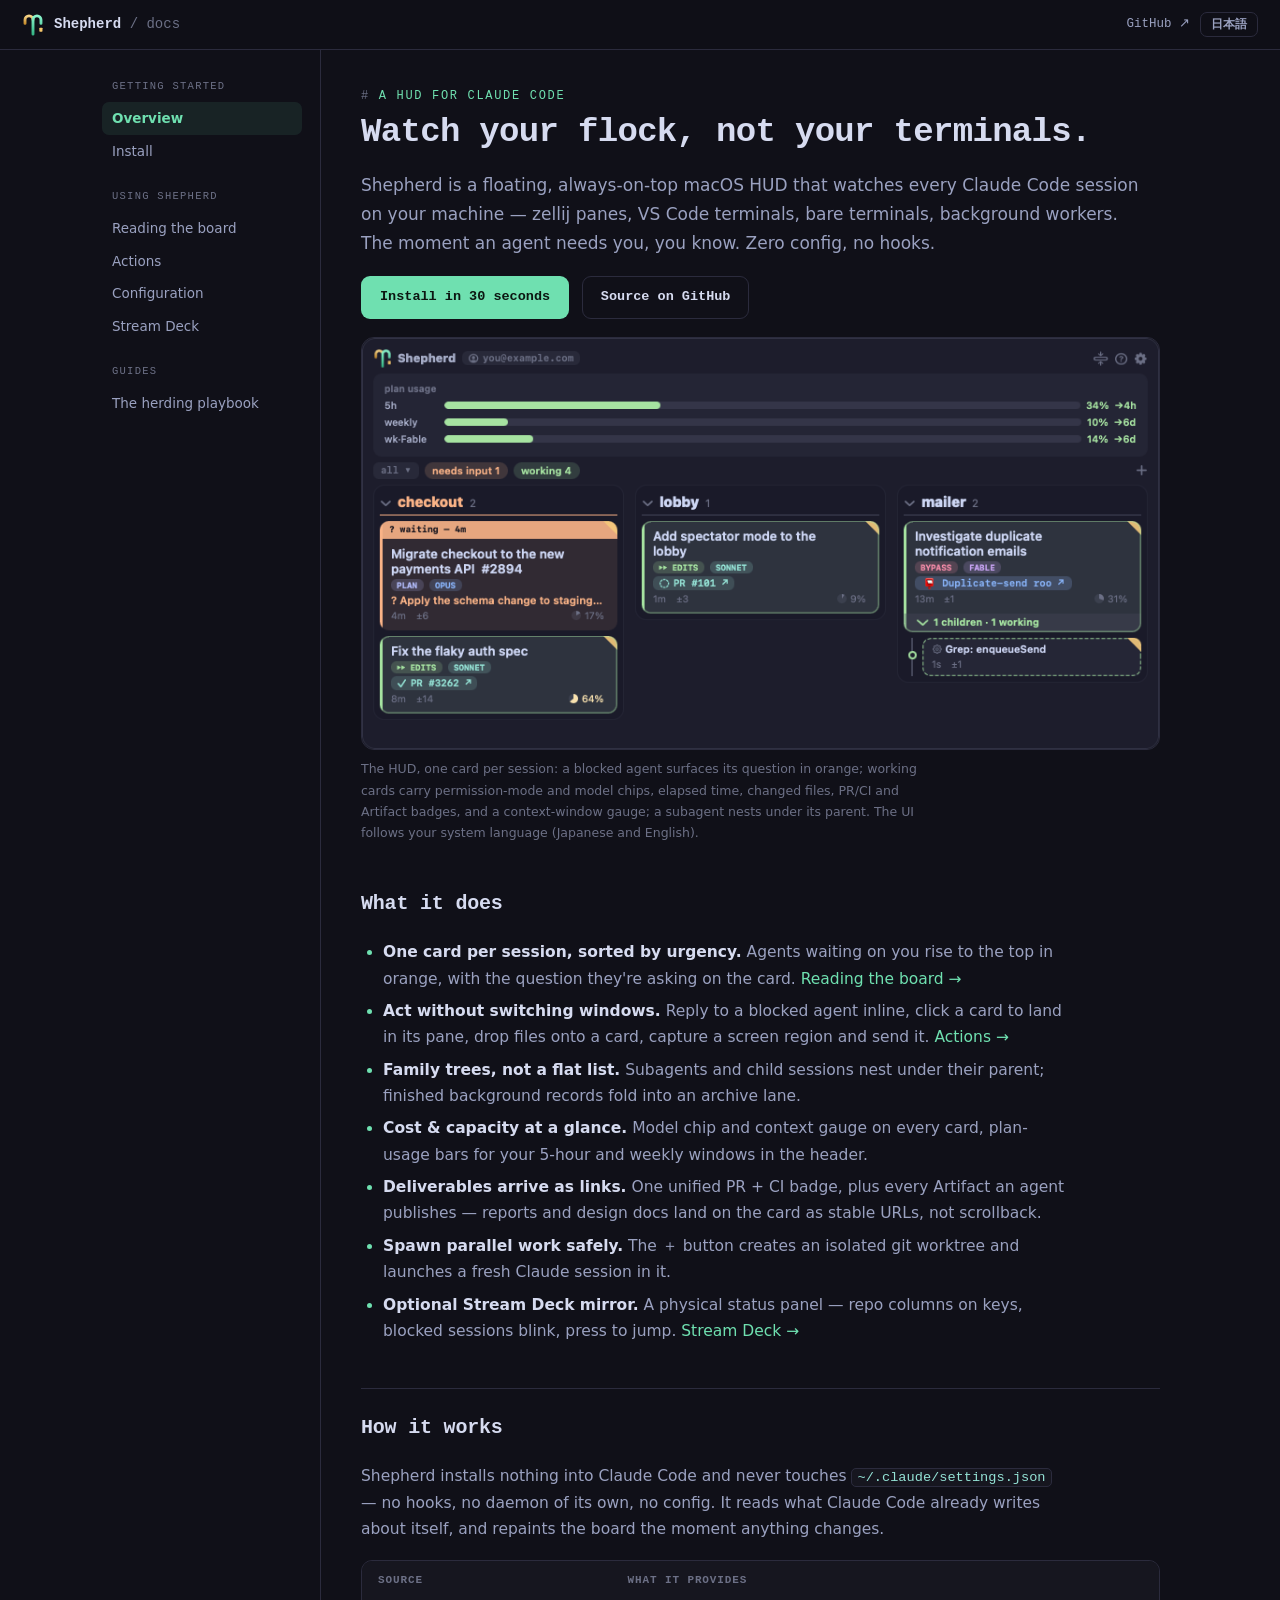
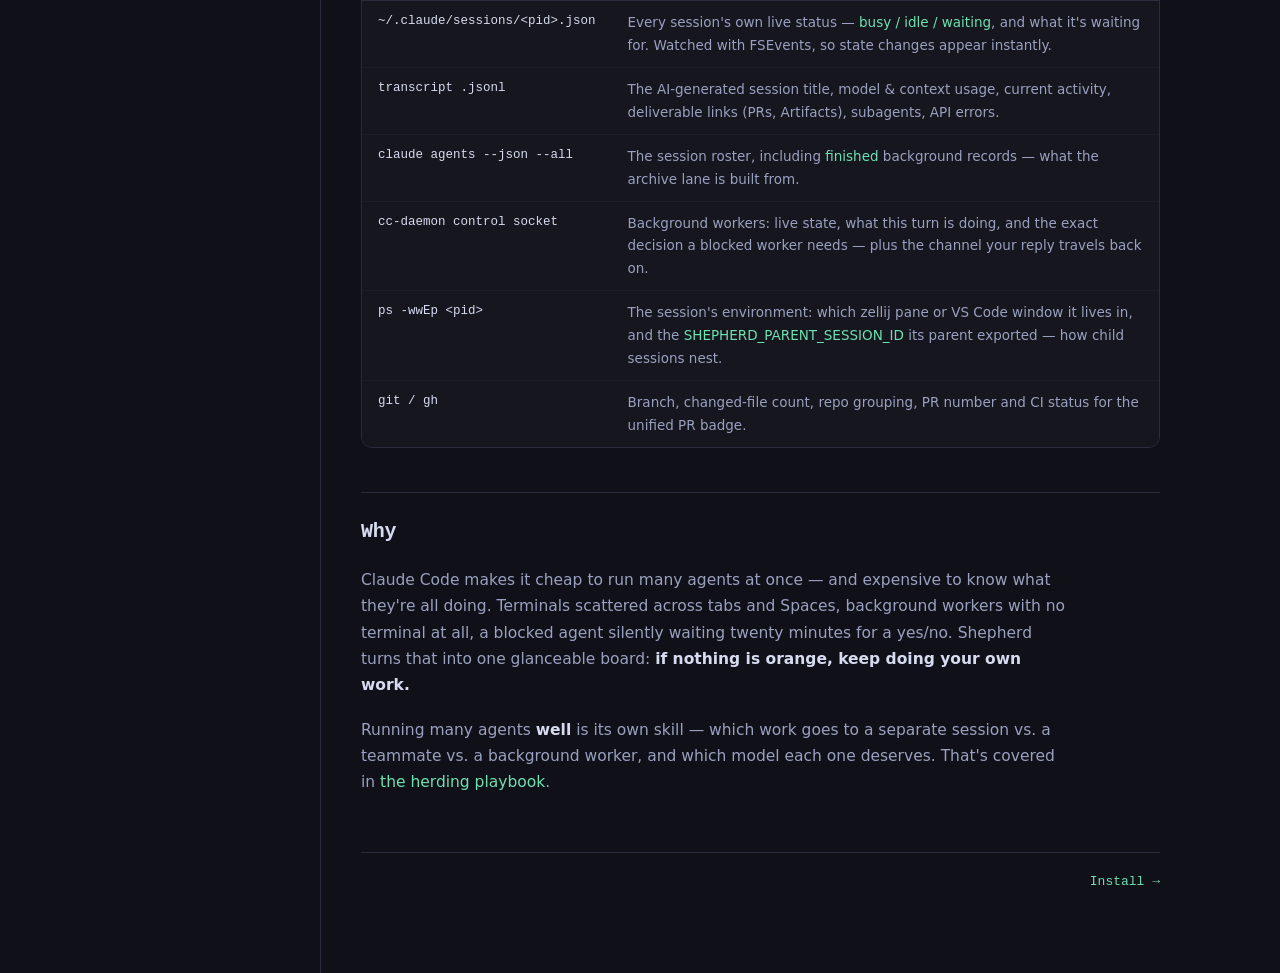
==== docs/index.html @ c842da25 "feat: detect VS Code terminal sessions and jump to their editor window Add a .vscode backend, resolv" ====
<!doctype html>
<html lang="en">
<head>
<meta charset="utf-8">
<meta name="viewport" content="width=device-width, initial-scale=1">
<title>Shepherd — a HUD for your Claude Code flock</title>
<meta name="description" content="A floating, always-on-top macOS HUD that watches every Claude Code session on your machine. Zero config, no hooks.">
<meta property="og:title" content="Shepherd — a HUD for your Claude Code flock">
<meta property="og:description" content="A floating, always-on-top macOS HUD that watches every Claude Code session on your machine. Zero config, no hooks.">
<meta property="og:image" content="https://sadayuki-matsuno.github.io/shepherd/assets/hud-en.png">
<meta property="og:url" content="https://sadayuki-matsuno.github.io/shepherd/">
<meta name="twitter:card" content="summary_large_image">
<link rel="icon" href="data:image/svg+xml,%3Csvg xmlns='http://www.w3.org/2000/svg' viewBox='96 101 320 320'%3E%3Cdefs%3E%3ClinearGradient id='g' x1='0' y1='0' x2='0' y2='1'%3E%3Cstop offset='0' stop-color='%238bf5cd'/%3E%3Cstop offset='1' stop-color='%2335b585'/%3E%3C/linearGradient%3E%3ClinearGradient id='h' x1='0' y1='0' x2='0' y2='1'%3E%3Cstop offset='0' stop-color='%23f6d488'/%3E%3Cstop offset='1' stop-color='%23c98f2e'/%3E%3C/linearGradient%3E%3C/defs%3E%3Cg transform='translate(0,-14)'%3E%3Cpath d='M 140 252 V 200 A 58 58 0 0 1 256 200' fill='none' stroke='url(%23h)' stroke-width='42' stroke-linecap='round'/%3E%3Cpath d='M 256 408 V 200 A 58 58 0 0 1 372 200 V 252' fill='none' stroke='url(%23g)' stroke-width='42' stroke-linecap='round'/%3E%3Crect x='348' y='314' width='46' height='60' rx='10' fill='%23f5c66b'/%3E%3C/g%3E%3C/svg%3E">
<link rel="stylesheet" href="assets/docs.css">
<script>
(function () {
  var q = new URLSearchParams(location.search).get("lang");
  var saved = null; try { saved = localStorage.getItem("shepherdLang"); } catch (e) {}
  var lang = (q === "ja" || q === "en") ? q
           : (saved === "ja" || saved === "en") ? saved
           : ((navigator.language || "").toLowerCase().indexOf("ja") === 0 ? "ja" : "en");
  document.documentElement.lang = lang;
  addEventListener("DOMContentLoaded", function () {
    var b = document.getElementById("lang-toggle");
    if (!b) return;
    var paint = function () { b.textContent = document.documentElement.lang === "ja" ? "English" : "日本語"; };
    paint();
    b.addEventListener("click", function () {
      var l = document.documentElement.lang === "ja" ? "en" : "ja";
      document.documentElement.lang = l;
      try { localStorage.setItem("shepherdLang", l); } catch (e) {}
      paint();
    });
  });
})();
</script>
</head>
<body>

<svg width="0" height="0" style="position:absolute" aria-hidden="true">
  <defs>
    <linearGradient id="g-st" x1="0" y1="0" x2="0" y2="1">
      <stop offset="0" stop-color="#8bf5cd"/><stop offset="1" stop-color="#35b585"/>
    </linearGradient>
    <linearGradient id="g-horn" x1="0" y1="0" x2="0" y2="1">
      <stop offset="0" stop-color="#f6d488"/><stop offset="1" stop-color="#c98f2e"/>
    </linearGradient>
    <symbol id="mark" viewBox="96 101 320 320">
      <g transform="translate(0,-14)">
        <path d="M 140 252 V 200 A 58 58 0 0 1 256 200" fill="none" stroke="url(#g-horn)" stroke-width="42" stroke-linecap="round"/>
        <path d="M 256 408 V 200 A 58 58 0 0 1 372 200 V 252" fill="none" stroke="url(#g-st)" stroke-width="42" stroke-linecap="round"/>
        <rect x="348" y="314" width="46" height="60" rx="10" fill="#f5c66b"/>
      </g>
    </symbol>
  </defs>
</svg>

<div class="topbar">
  <svg class="mark" aria-hidden="true"><use href="#mark"/></svg>
  <span class="name">Shepherd <span>/ docs</span></span>
  <a class="gh" href="https://github.com/sadayuki-matsuno/shepherd">GitHub ↗</a>
  <button class="langtoggle" id="lang-toggle" type="button">日本語</button>
</div>

<div class="layout">
  <nav class="sidebar">
    <div class="group"><span lang="en">Getting started</span><span lang="ja">はじめに</span></div>
    <a href="index.html" class="active"><span lang="en">Overview</span><span lang="ja">概要</span></a>
    <a href="install.html"><span lang="en">Install</span><span lang="ja">インストール</span></a>
    <div class="group"><span lang="en">Using Shepherd</span><span lang="ja">使い方</span></div>
    <a href="board.html"><span lang="en">Reading the board</span><span lang="ja">盤面の読み方</span></a>
    <a href="actions.html"><span lang="en">Actions</span><span lang="ja">操作</span></a>
    <a href="configuration.html"><span lang="en">Configuration</span><span lang="ja">設定</span></a>
    <a href="stream-deck.html">Stream Deck</a>
    <div class="group"><span lang="en">Guides</span><span lang="ja">ガイド</span></div>
    <a href="playbook.html"><span lang="en">The herding playbook</span><span lang="ja">群れの導き方</span></a>
  </nav>

  <main>
    <div class="eyebrow">a HUD for Claude Code</div>
    <h1 lang="en">Watch your flock, not your terminals.</h1>
    <h1 lang="ja">ターミナルではなく、群れを見る。</h1>
    <p class="lede" lang="en">
      Shepherd is a floating, always-on-top macOS HUD that watches every Claude Code
      session on your machine — zellij panes, VS Code terminals, bare terminals, background workers.
      The moment an agent needs you, you know. Zero config, no hooks.
    </p>
    <p class="lede" lang="ja">
      Shepherd は、このマシンで動くすべての Claude Code セッション — zellij ペイン・VS Code のターミナル・
      素のターミナル・バックグラウンドワーカー — を横断監視する、常時最前面のフローティング macOS HUD です。
      エージェントがあなたを必要とした瞬間に気づけます。設定ゼロ・フック不要。
    </p>
    <p>
      <a class="btn primary" href="install.html"><span lang="en">Install in 30 seconds</span><span lang="ja">30秒でインストール</span></a>&ensp;
      <a class="btn ghost" href="https://github.com/sadayuki-matsuno/shepherd"><span lang="en">Source on GitHub</span><span lang="ja">GitHub でソースを見る</span></a>
    </p>

    <img class="shot" lang="en" src="assets/hud-en.png" alt="The Shepherd HUD: plan-usage bars in the header, then three repository columns — a blocked card showing its pending question in orange, working cards with model chips, PR and Artifact badges, and a nested subagent card" width="852">
    <img class="shot" lang="ja" src="assets/hud-ja.png" alt="Shepherd の HUD: ヘッダーにプラン使用量バー、その下に3つのリポジトリ列 — 質問をオレンジで掲げる応答待ちカード、モデルチップや PR・Artifact バッジ付きの作業中カード、ネストしたサブエージェントカード" width="852">
    <p class="caption" lang="en">
      The HUD, one card per session: a blocked agent surfaces its question in orange; working cards
      carry permission-mode and model chips, elapsed time, changed files, PR/CI and Artifact badges,
      and a context-window gauge; a subagent nests under its parent. The UI follows your system
      language (Japanese and English).
    </p>
    <p class="caption" lang="ja">
      HUD は1セッション=1カード。応答待ちのエージェントは質問をオレンジで掲げ、作業中カードには
      権限モード・モデルチップ・経過時間・変更ファイル数・PR/CI と Artifact のバッジ・コンテキスト
      ゲージが載ります。サブエージェントは親の下にネストします。UI はシステム言語に追従（日英対応）。
    </p>

    <h2 lang="en">What it does</h2>
    <h2 lang="ja">できること</h2>
    <ul lang="en">
      <li><strong>One card per session, sorted by urgency.</strong> Agents waiting on you rise to the top in orange, with the question they're asking on the card. <a href="board.html">Reading the board →</a></li>
      <li><strong>Act without switching windows.</strong> Reply to a blocked agent inline, click a card to land in its pane, drop files onto a card, capture a screen region and send it. <a href="actions.html">Actions →</a></li>
      <li><strong>Family trees, not a flat list.</strong> Subagents and child sessions nest under their parent; finished background records fold into an archive lane.</li>
      <li><strong>Cost &amp; capacity at a glance.</strong> Model chip and context gauge on every card, plan-usage bars for your 5-hour and weekly windows in the header.</li>
      <li><strong>Deliverables arrive as links.</strong> One unified PR + CI badge, plus every Artifact an agent publishes — reports and design docs land on the card as stable URLs, not scrollback.</li>
      <li><strong>Spawn parallel work safely.</strong> The ＋ button creates an isolated git worktree and launches a fresh Claude session in it.</li>
      <li><strong>Optional Stream Deck mirror.</strong> A physical status panel — repo columns on keys, blocked sessions blink, press to jump. <a href="stream-deck.html">Stream Deck →</a></li>
    </ul>
    <ul lang="ja">
      <li><strong>1セッション=1カード、緊急度順。</strong>応答待ちのエージェントはオレンジで最上部に浮かび、聞きたい質問がカードに載ります。<a href="board.html">盤面の読み方 →</a></li>
      <li><strong>ウィンドウを切り替えずに操作。</strong>応答待ちへのインライン回答、クリックでそのペインへジャンプ、カードへのファイルドロップ、画面範囲を撮影して送信。<a href="actions.html">操作 →</a></li>
      <li><strong>フラットな一覧ではなく家系図。</strong>サブエージェントと子セッションは親の下にネストし、終了したバックグラウンド記録はアーカイブレーンに畳まれます。</li>
      <li><strong>コストと容量がひと目で。</strong>全カードにモデルチップとコンテキストゲージ、ヘッダーには5時間/週間のプラン使用量バー。</li>
      <li><strong>成果物はリンクで届く。</strong>PR と CI は統合バッジ1つに、エージェントが公開した Artifact はすべてカード上のリンクに — レポートや設計書はスクロールバックではなく安定した URL で受け取れます。</li>
      <li><strong>並列作業を安全に開始。</strong>＋ボタンが隔離された git worktree を作り、そこで新しい Claude セッションを起動します。</li>
      <li><strong>Stream Deck ミラー（任意）。</strong>物理ステータスパネル — キーにリポジトリ列、応答待ちは点滅、押せばジャンプ。<a href="stream-deck.html">Stream Deck →</a></li>
    </ul>

    <h2 id="how" lang="en">How it works</h2>
    <h2 lang="ja">仕組み</h2>
    <p lang="en">
      Shepherd installs nothing into Claude Code and never touches <code>~/.claude/settings.json</code> —
      no hooks, no daemon of its own, no config. It reads what Claude Code already writes about itself,
      and repaints the board the moment anything changes.
    </p>
    <p lang="ja">
      Shepherd は Claude Code に何もインストールせず、<code>~/.claude/settings.json</code> にも一切触れません —
      フックなし・独自デーモンなし・設定なし。Claude Code が自分自身について既に書き出しているものを読み、
      変化した瞬間に盤面を描き直します。
    </p>
    <div class="tbl-scroll" lang="en">
      <table>
        <tr><th>source</th><th>what it provides</th></tr>
        <tr>
          <td>~/.claude/sessions/&lt;pid&gt;.json</td>
          <td>Every session's own live status — <em>busy / idle / waiting</em>, and what it's waiting for. Watched with FSEvents, so state changes appear instantly.</td>
        </tr>
        <tr>
          <td>transcript .jsonl</td>
          <td>The AI-generated session title, model &amp; context usage, current activity, deliverable links (PRs, Artifacts), subagents, API errors.</td>
        </tr>
        <tr>
          <td>claude agents --json --all</td>
          <td>The session roster, including <em>finished</em> background records — what the archive lane is built from.</td>
        </tr>
        <tr>
          <td>cc-daemon control socket</td>
          <td>Background workers: live state, what this turn is doing, and the exact decision a blocked worker needs — plus the channel your reply travels back on.</td>
        </tr>
        <tr>
          <td>ps -wwEp &lt;pid&gt;</td>
          <td>The session's environment: which zellij pane or VS Code window it lives in, and the <em>SHEPHERD_PARENT_SESSION_ID</em> its parent exported — how child sessions nest.</td>
        </tr>
        <tr>
          <td>git / gh</td>
          <td>Branch, changed-file count, repo grouping, PR number and CI status for the unified PR badge.</td>
        </tr>
      </table>
    </div>
    <div class="tbl-scroll" lang="ja">
      <table>
        <tr><th>データ源</th><th>得られるもの</th></tr>
        <tr>
          <td>~/.claude/sessions/&lt;pid&gt;.json</td>
          <td>各セッションが自分で書くライブ状態 — <em>busy / idle / waiting</em> と、何を待っているか。FSEvents で監視するので状態変化は即座に反映。</td>
        </tr>
        <tr>
          <td>transcript .jsonl</td>
          <td>AI 生成のセッションタイトル、モデルとコンテキスト使用量、現在の作業内容、成果物リンク（PR・Artifact）、サブエージェント、API エラー。</td>
        </tr>
        <tr>
          <td>claude agents --json --all</td>
          <td>セッションの名簿。<em>終了済み</em>のバックグラウンド記録を含む — アーカイブレーンの材料。</td>
        </tr>
        <tr>
          <td>cc-daemon control socket</td>
          <td>バックグラウンドワーカーのライブ状態・このターンでやっていること・応答待ちのワーカーが求めている決定 — そして回答を届け返すチャネル。</td>
        </tr>
        <tr>
          <td>ps -wwEp &lt;pid&gt;</td>
          <td>セッションの環境変数: どの zellij ペイン／VS Code ウィンドウに居るか、親が export した <em>SHEPHERD_PARENT_SESSION_ID</em> — 子セッションがネストする仕組み。</td>
        </tr>
        <tr>
          <td>git / gh</td>
          <td>ブランチ・変更ファイル数・リポジトリのグルーピング・統合 PR バッジ用の PR 番号と CI 状態。</td>
        </tr>
      </table>
    </div>

    <h2 lang="en">Why</h2>
    <h2 lang="ja">なぜ作ったか</h2>
    <p lang="en">
      Claude Code makes it cheap to run many agents at once — and expensive to know what they're all
      doing. Terminals scattered across tabs and Spaces, background workers with no terminal at all,
      a blocked agent silently waiting twenty minutes for a yes/no. Shepherd turns that into one
      glanceable board: <strong>if nothing is orange, keep doing your own work.</strong>
    </p>
    <p lang="ja">
      Claude Code のおかげでエージェントを同時にたくさん走らせるのは安くなりました — その全員が
      何をしているか把握するのは高くつきます。タブと Space に散らばるターミナル、ターミナルを持たない
      バックグラウンドワーカー、yes/no を20分間黙って待ち続ける応答待ちエージェント。Shepherd は
      それをひと目で読める1枚の盤面にします: <strong>オレンジが無ければ、自分の仕事を続ければいい。</strong>
    </p>
    <p lang="en">
      Running many agents <strong>well</strong> is its own skill — which work goes to a separate session vs. a
      teammate vs. a background worker, and which model each one deserves.
      That's covered in <a href="playbook.html">the herding playbook</a>.
    </p>
    <p lang="ja">
      多数のエージェントを<strong>うまく</strong>走らせるのはそれ自体が技術です — どの仕事を別セッション/
      teammate/バックグラウンドワーカーに割り振るか、それぞれにどのモデルを与えるか。
      <a href="playbook.html">群れの導き方</a>で扱います。
    </p>

    <div class="pagenav">
      <span></span>
      <a href="install.html"><span lang="en">Install →</span><span lang="ja">インストール →</span></a>
    </div>
  </main>
</div>

</body>
</html>
---- docs/assets/docs.css ----
/* Shepherd docs — shared stylesheet.
   Same Catppuccin-Mocha-derived palette as the app; dark-only by design. */
:root {
  --ground: #101018;
  --surface: #16161f;
  --card: #1e1e2e;
  --card-2: #181825;
  --line: #2b2b3d;
  --text: #d6dbf0;
  --subtext: #9aa1c0;
  --faint: #6c7086;
  --brand: #6fe0b0;
  --gold: #f5c66b;
  --green: #a6e3a1;
  --peach: #fab387;
  --mauve: #cba6f7;
  --teal: #94e2d5;
  --red: #f38ba8;
  --yellow: #f9e2af;
  --blue: #89b4fa;
  --mono: ui-monospace, "SF Mono", SFMono-Regular, Menlo, monospace;
  --sans: -apple-system, BlinkMacSystemFont, "Segoe UI", system-ui, sans-serif;
  --sidebar-w: 240px;
}
* { margin: 0; padding: 0; box-sizing: border-box; }
html { scroll-behavior: smooth; }
body {
  background: var(--ground);
  color: var(--text);
  font-family: var(--sans);
  font-size: 15.5px;
  line-height: 1.7;
  -webkit-font-smoothing: antialiased;
}
a { color: var(--brand); text-decoration: none; }
a:hover { text-decoration: underline; }
a:focus-visible { outline: 2px solid var(--brand); outline-offset: 2px; border-radius: 4px; }

/* ── language switching ──────────────────────────── */
/* Content ships as en/ja twins tagged with lang=""; the <html lang> picks one. Elements whose
   text is identical in both languages carry no lang attribute and always show. */
html[lang="ja"] [lang="en"] { display: none !important; }
html[lang="en"] [lang="ja"] { display: none !important; }
.langtoggle {
  font-family: var(--mono); font-size: 12px; font-weight: 700;
  background: none; border: 1px solid var(--line); border-radius: 7px;
  color: var(--subtext); padding: 3px 10px; cursor: pointer;
}
.langtoggle:hover { color: var(--text); border-color: var(--faint); }

/* ── top bar ─────────────────────────────────────── */
.topbar {
  position: sticky; top: 0; z-index: 10;
  display: flex; align-items: center; gap: 10px;
  padding: 12px 22px;
  background: rgba(16,16,24,.92);
  backdrop-filter: blur(8px);
  border-bottom: 1px solid var(--line);
}
.topbar .mark { width: 22px; height: 22px; flex: none; }
.topbar .name { font-family: var(--mono); font-weight: 700; font-size: 14px; color: var(--text); }
.topbar .name span { color: var(--faint); font-weight: 400; }
.topbar .gh { margin-left: auto; font-family: var(--mono); font-size: 12.5px; color: var(--subtext); }
.topbar .gh:hover { color: var(--text); text-decoration: none; }

/* ── layout ──────────────────────────────────────── */
.layout { display: flex; max-width: 1120px; margin: 0 auto; }
.sidebar {
  width: var(--sidebar-w); flex: none;
  padding: 28px 18px 60px 22px;
  position: sticky; top: 49px;
  align-self: flex-start;
  max-height: calc(100vh - 49px);
  overflow-y: auto;
}
.sidebar .group {
  font-family: var(--mono); font-size: 10.5px; letter-spacing: .12em;
  text-transform: uppercase; color: var(--faint);
  margin: 20px 0 6px; padding-left: 10px;
}
.sidebar .group:first-child { margin-top: 0; }
.sidebar a {
  display: block; padding: 5px 10px; border-radius: 7px;
  font-size: 13.5px; color: var(--subtext);
}
.sidebar a:hover { color: var(--text); background: var(--surface); text-decoration: none; }
.sidebar a.active {
  color: var(--brand); background: rgba(111,224,176,.09); font-weight: 600;
}
main {
  flex: 1; min-width: 0;
  padding: 36px 40px 80px;
  border-left: 1px solid var(--line);
}
main > * + * { margin-top: 18px; }

/* ── typography ──────────────────────────────────── */
.eyebrow {
  font-family: var(--mono); font-size: 12px; letter-spacing: .14em;
  color: var(--brand); text-transform: uppercase;
}
.eyebrow::before { content: "# "; color: var(--faint); }
h1 {
  font-family: var(--mono); font-size: clamp(26px, 3.2vw, 34px);
  line-height: 1.2; letter-spacing: -0.02em; font-weight: 800;
  margin-top: 6px; text-wrap: balance;
}
h2 {
  font-family: var(--mono); font-size: 20px; letter-spacing: -0.01em;
  margin-top: 44px; padding-top: 22px; border-top: 1px solid var(--line);
}
h2:first-of-type { border-top: none; padding-top: 0; }
h3 { font-size: 16px; margin-top: 28px; }
p { color: var(--subtext); max-width: 72ch; }
p strong, li strong { color: var(--text); }
.lede { font-size: 17px; }
main ul, main ol { padding-left: 22px; color: var(--subtext); max-width: 72ch; }
main li { margin: 6px 0; }
main li::marker { color: var(--brand); }
code {
  font-family: var(--mono); font-size: .88em; color: var(--teal);
  background: var(--surface); border: 1px solid var(--line);
  border-radius: 5px; padding: 1px 5px;
}
pre {
  background: #0c0c14; border: 1px solid var(--line); border-radius: 11px;
  padding: 16px 20px; overflow-x: auto;
}
pre code { background: none; border: none; padding: 0; color: var(--text); font-size: 13px; line-height: 1.85; }
pre .c { color: var(--faint); }
pre .p { color: var(--brand); user-select: none; }

/* ── tables ──────────────────────────────────────── */
.tbl-scroll { overflow-x: auto; border: 1px solid var(--line); border-radius: 11px; }
table { border-collapse: collapse; width: 100%; background: var(--surface); }
th, td { text-align: left; padding: 10px 16px; font-size: 13.5px; vertical-align: top; }
th {
  font-family: var(--mono); font-size: 11px; letter-spacing: .08em; text-transform: uppercase;
  color: var(--faint); border-bottom: 1px solid var(--line); font-weight: 600;
}
td { border-bottom: 1px solid #23233394; color: var(--subtext); }
tr:last-child td { border-bottom: none; }
td:first-child { font-family: var(--mono); font-size: 12.5px; color: var(--text); white-space: nowrap; }
td em { color: var(--brand); font-style: normal; }

/* ── components ──────────────────────────────────── */
.shot { border: 1px solid var(--line); border-radius: 13px; max-width: 100%; display: block; }
.caption { font-size: 12.5px; color: var(--faint); margin-top: 8px; }
.note {
  background: var(--surface); border: 1px solid var(--line); border-left: 3px solid var(--gold);
  border-radius: 9px; padding: 12px 16px; font-size: 13.5px; color: var(--subtext);
  max-width: 72ch;
}
.note.warn { border-left-color: var(--peach); }
.btn {
  display: inline-block; font-family: var(--mono); font-size: 13.5px; font-weight: 700;
  padding: 9px 18px; border-radius: 9px; border: 1px solid transparent;
}
.btn.primary { background: var(--brand); color: #0c1712; }
.btn.primary:hover { background: #85ecc0; text-decoration: none; }
.btn.ghost { border-color: var(--line); color: var(--text); }
.btn.ghost:hover { border-color: var(--faint); text-decoration: none; }
.pagenav {
  display: flex; justify-content: space-between; gap: 14px;
  margin-top: 56px; padding-top: 18px; border-top: 1px solid var(--line);
  font-family: var(--mono); font-size: 13px;
}
.chip-demo {
  font-family: var(--mono); font-size: 10.5px; font-weight: 700;
  padding: 1px 7px; border-radius: 6px; white-space: nowrap;
}
.dot-demo { display: inline-block; width: 9px; height: 9px; border-radius: 50%; vertical-align: baseline; }

/* card-anatomy figure (CSS mock, annotated) */
.anatomy { display: grid; grid-template-columns: minmax(260px, 340px) 1fr; gap: 22px; align-items: start; }
.mockcard {
  background: var(--card-2); border-radius: 11px; padding: 12px 13px;
  border: 1px solid var(--line); border-left: 3px solid var(--peach);
  font-size: 12px; box-shadow: 0 10px 30px rgba(0,0,0,.4);
  position: relative;
}
.mockcard .banner {
  margin: -12px -13px 8px; padding: 3px 10px; border-radius: 8px 8px 0 0;
  background: rgba(250,179,135,.9); color: #11111b;
  font-family: var(--mono); font-size: 9.5px; font-weight: 700;
}
.mockcard .ln { display: flex; align-items: center; gap: 6px; margin-top: 6px; position: relative; }
.mockcard .num, .anatomy .num {
  font-family: var(--mono); font-size: 9px; font-weight: 800;
  width: 15px; height: 15px; border-radius: 50%; flex: none;
  background: var(--brand); color: #0c1712;
  display: inline-flex; align-items: center; justify-content: center;
}
.anatomy .legend { list-style: none; padding: 0; }
.anatomy .legend li { display: flex; gap: 9px; align-items: baseline; margin: 9px 0; font-size: 13.5px; }
.anatomy .legend .num { transform: translateY(2px); }

@media (max-width: 860px) {
  .layout { flex-direction: column; }
  .sidebar {
    position: static; width: 100%; max-height: none;
    display: flex; flex-wrap: wrap; gap: 2px 4px;
    padding: 14px 18px; border-bottom: 1px solid var(--line);
  }
  .sidebar .group { width: 100%; margin: 8px 0 2px; }
  main { border-left: none; padding: 28px 22px 60px; }
  .anatomy { grid-template-columns: 1fr; }
}
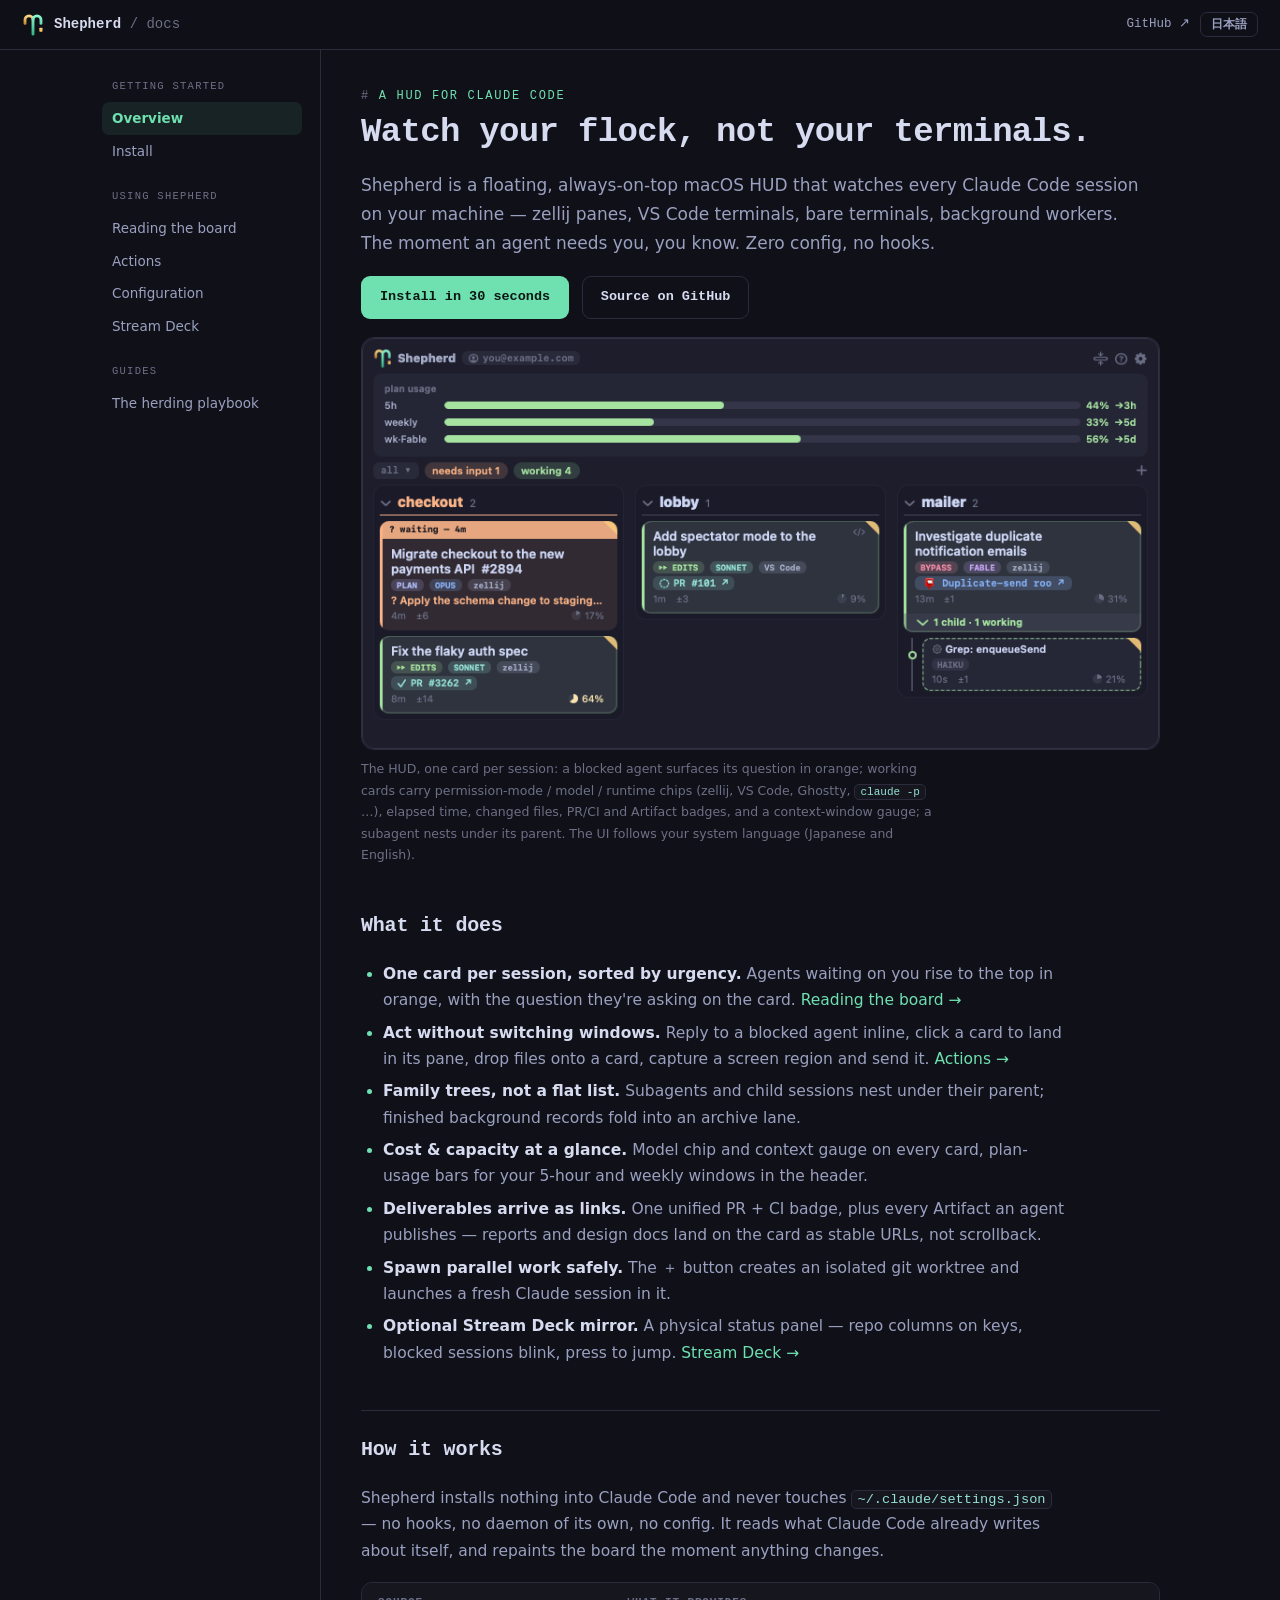
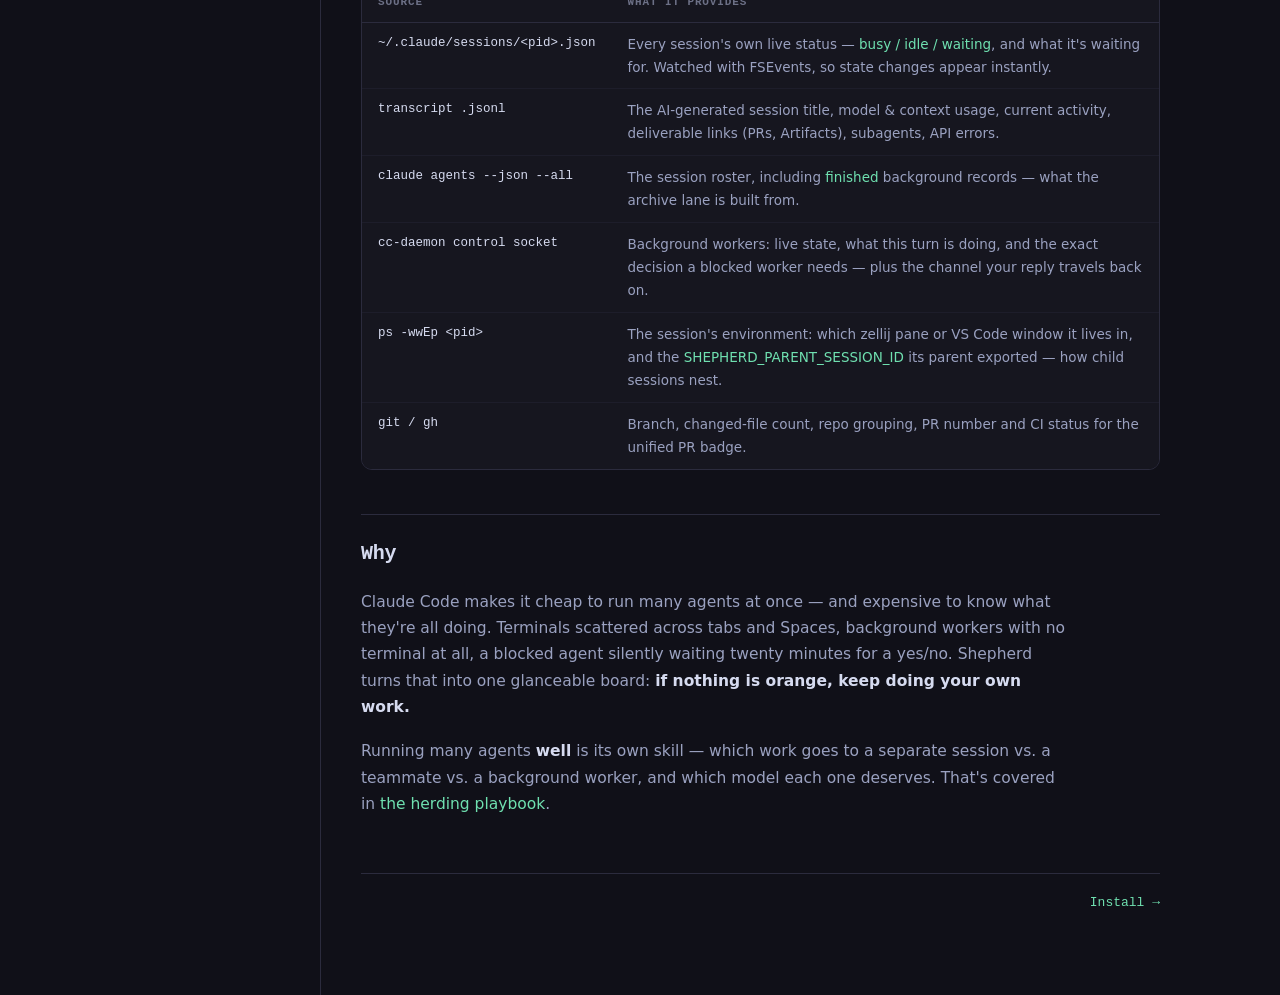
==== commit 4e0ddbf5: "feat: show each session's runtime on its card and classify extension-panel sessions Runtime chip: ca" ====
--- a/docs/index.html
+++ b/docs/index.html
@@ -99,13 +99,15 @@
     <img class="shot" lang="ja" src="assets/hud-ja.png" alt="Shepherd の HUD: ヘッダーにプラン使用量バー、その下に3つのリポジトリ列 — 質問をオレンジで掲げる応答待ちカード、モデルチップや PR・Artifact バッジ付きの作業中カード、ネストしたサブエージェントカード" width="852">
     <p class="caption" lang="en">
       The HUD, one card per session: a blocked agent surfaces its question in orange; working cards
-      carry permission-mode and model chips, elapsed time, changed files, PR/CI and Artifact badges,
+      carry permission-mode / model / runtime chips (zellij, VS Code, Ghostty, <code>claude -p</code> …),
+      elapsed time, changed files, PR/CI and Artifact badges,
       and a context-window gauge; a subagent nests under its parent. The UI follows your system
       language (Japanese and English).
     </p>
     <p class="caption" lang="ja">
       HUD は1セッション=1カード。応答待ちのエージェントは質問をオレンジで掲げ、作業中カードには
-      権限モード・モデルチップ・経過時間・変更ファイル数・PR/CI と Artifact のバッジ・コンテキスト
+      権限モード・モデル・実行環境（zellij / VS Code / Ghostty / <code>claude -p</code> など）のチップ・
+      経過時間・変更ファイル数・PR/CI と Artifact のバッジ・コンテキスト
       ゲージが載ります。サブエージェントは親の下にネストします。UI はシステム言語に追従（日英対応）。
     </p>
 
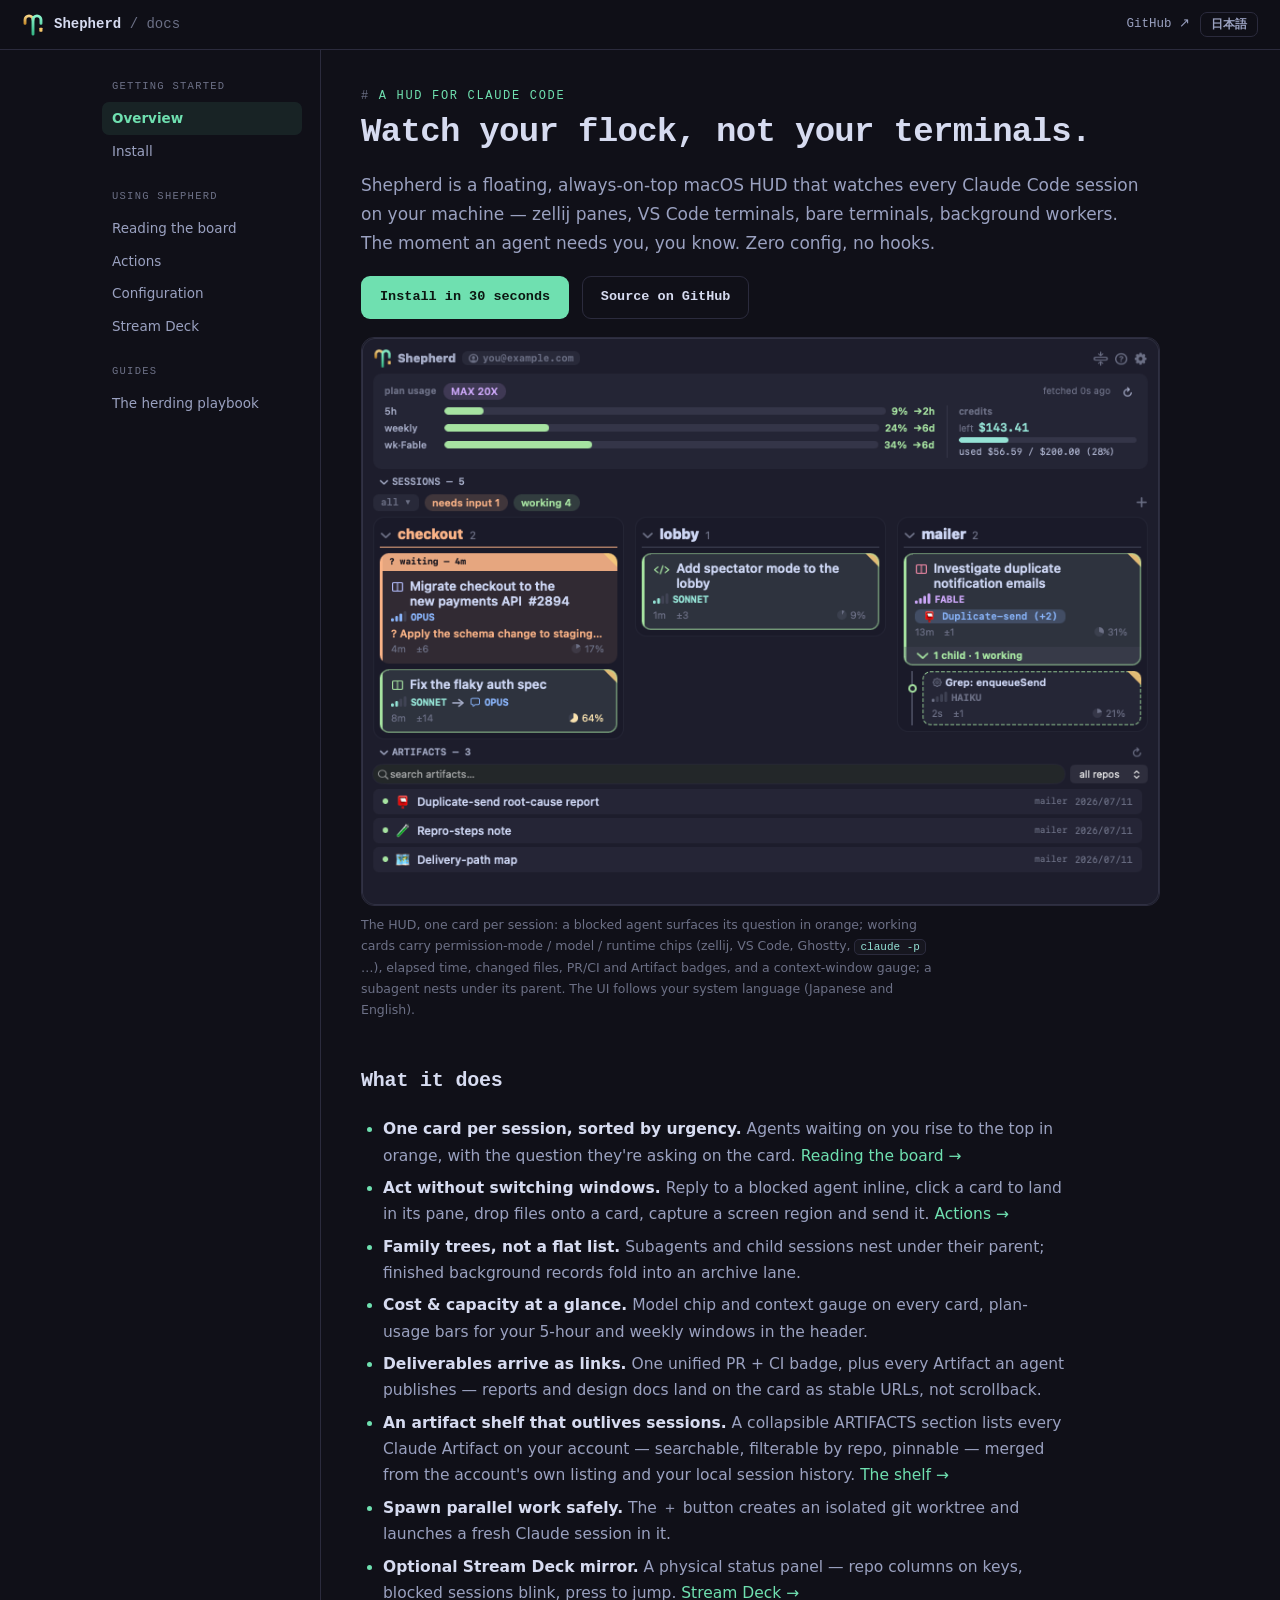
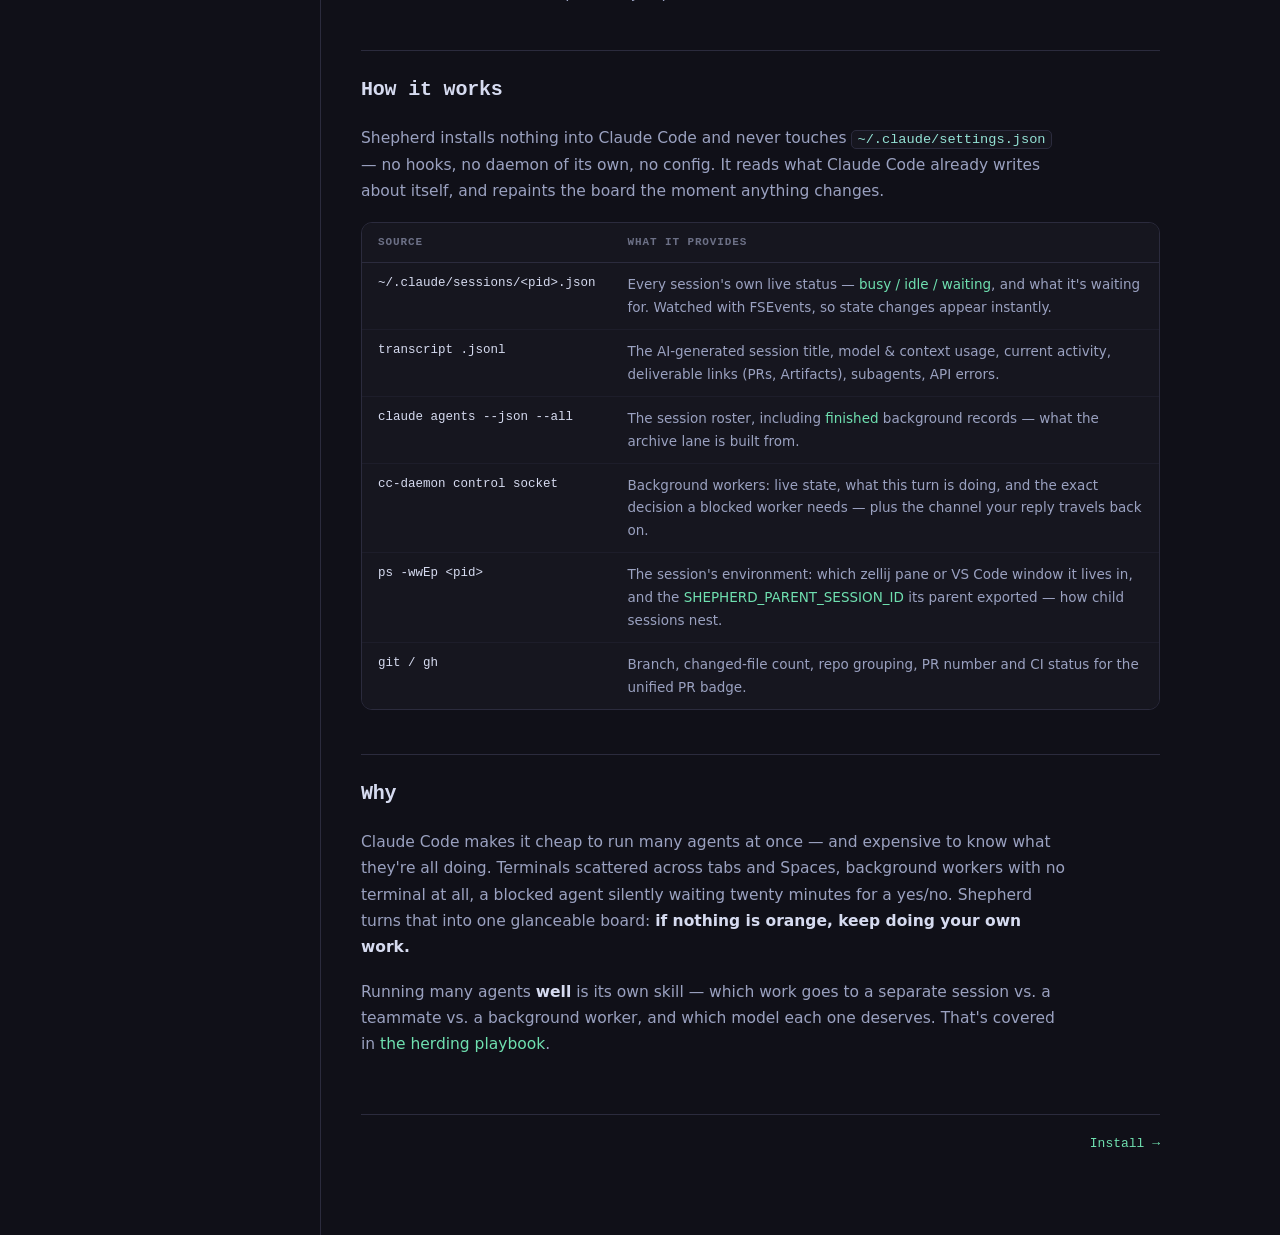
==== commit 9486a078: "docs: cover the two board sections and the artifact shelf - index: feature bullet + refreshed alt te" ====
--- a/docs/index.html
+++ b/docs/index.html
@@ -95,8 +95,8 @@
       <a class="btn ghost" href="https://github.com/sadayuki-matsuno/shepherd"><span lang="en">Source on GitHub</span><span lang="ja">GitHub でソースを見る</span></a>
     </p>
 
-    <img class="shot" lang="en" src="assets/hud-en.png" alt="The Shepherd HUD: plan-usage bars in the header, then three repository columns — a blocked card showing its pending question in orange, working cards with model chips, PR and Artifact badges, and a nested subagent card" width="852">
-    <img class="shot" lang="ja" src="assets/hud-ja.png" alt="Shepherd の HUD: ヘッダーにプラン使用量バー、その下に3つのリポジトリ列 — 質問をオレンジで掲げる応答待ちカード、モデルチップや PR・Artifact バッジ付きの作業中カード、ネストしたサブエージェントカード" width="852">
+    <img class="shot" lang="en" src="assets/hud-en.png" alt="The Shepherd HUD: plan-usage bars in the header, a collapsible SESSIONS section with three repository columns — a blocked card showing its pending question in orange, working cards with model chips, Artifact badges and a nested subagent card — and a collapsible ARTIFACTS section with search, a repo filter and the artifact list" width="852">
+    <img class="shot" lang="ja" src="assets/hud-ja.png" alt="Shepherd の HUD: ヘッダーにプラン使用量バー、折りたたみ式のセッションセクションに3つのリポジトリ列 — 質問をオレンジで掲げる応答待ちカード、モデルチップや Artifact バッジ付きの作業中カード、ネストしたサブエージェントカード — その下に検索・リポジトリフィルター付きの ARTIFACTS セクション" width="852">
     <p class="caption" lang="en">
       The HUD, one card per session: a blocked agent surfaces its question in orange; working cards
       carry permission-mode / model / runtime chips (zellij, VS Code, Ghostty, <code>claude -p</code> …),
@@ -119,6 +119,7 @@
       <li><strong>Family trees, not a flat list.</strong> Subagents and child sessions nest under their parent; finished background records fold into an archive lane.</li>
       <li><strong>Cost &amp; capacity at a glance.</strong> Model chip and context gauge on every card, plan-usage bars for your 5-hour and weekly windows in the header.</li>
       <li><strong>Deliverables arrive as links.</strong> One unified PR + CI badge, plus every Artifact an agent publishes — reports and design docs land on the card as stable URLs, not scrollback.</li>
+      <li><strong>An artifact shelf that outlives sessions.</strong> A collapsible ARTIFACTS section lists every Claude Artifact on your account — searchable, filterable by repo, pinnable — merged from the account's own listing and your local session history. <a href="board.html#shelf">The shelf →</a></li>
       <li><strong>Spawn parallel work safely.</strong> The ＋ button creates an isolated git worktree and launches a fresh Claude session in it.</li>
       <li><strong>Optional Stream Deck mirror.</strong> A physical status panel — repo columns on keys, blocked sessions blink, press to jump. <a href="stream-deck.html">Stream Deck →</a></li>
     </ul>
@@ -128,6 +129,7 @@
       <li><strong>フラットな一覧ではなく家系図。</strong>サブエージェントと子セッションは親の下にネストし、終了したバックグラウンド記録はアーカイブレーンに畳まれます。</li>
       <li><strong>コストと容量がひと目で。</strong>全カードにモデルチップとコンテキストゲージ、ヘッダーには5時間/週間のプラン使用量バー。</li>
       <li><strong>成果物はリンクで届く。</strong>PR と CI は統合バッジ1つに、エージェントが公開した Artifact はすべてカード上のリンクに — レポートや設計書はスクロールバックではなく安定した URL で受け取れます。</li>
+      <li><strong>セッションより長生きする Artifact シェルフ。</strong>折りたたみ式の ARTIFACTS セクションにアカウント上の Artifact を一覧 — 検索・リポジトリ絞り込み・ピン留めができ、アカウントの一覧とローカルのセッション履歴をマージして表示します。<a href="board.html#shelf">シェルフ →</a></li>
       <li><strong>並列作業を安全に開始。</strong>＋ボタンが隔離された git worktree を作り、そこで新しい Claude セッションを起動します。</li>
       <li><strong>Stream Deck ミラー（任意）。</strong>物理ステータスパネル — キーにリポジトリ列、応答待ちは点滅、押せばジャンプ。<a href="stream-deck.html">Stream Deck →</a></li>
     </ul>
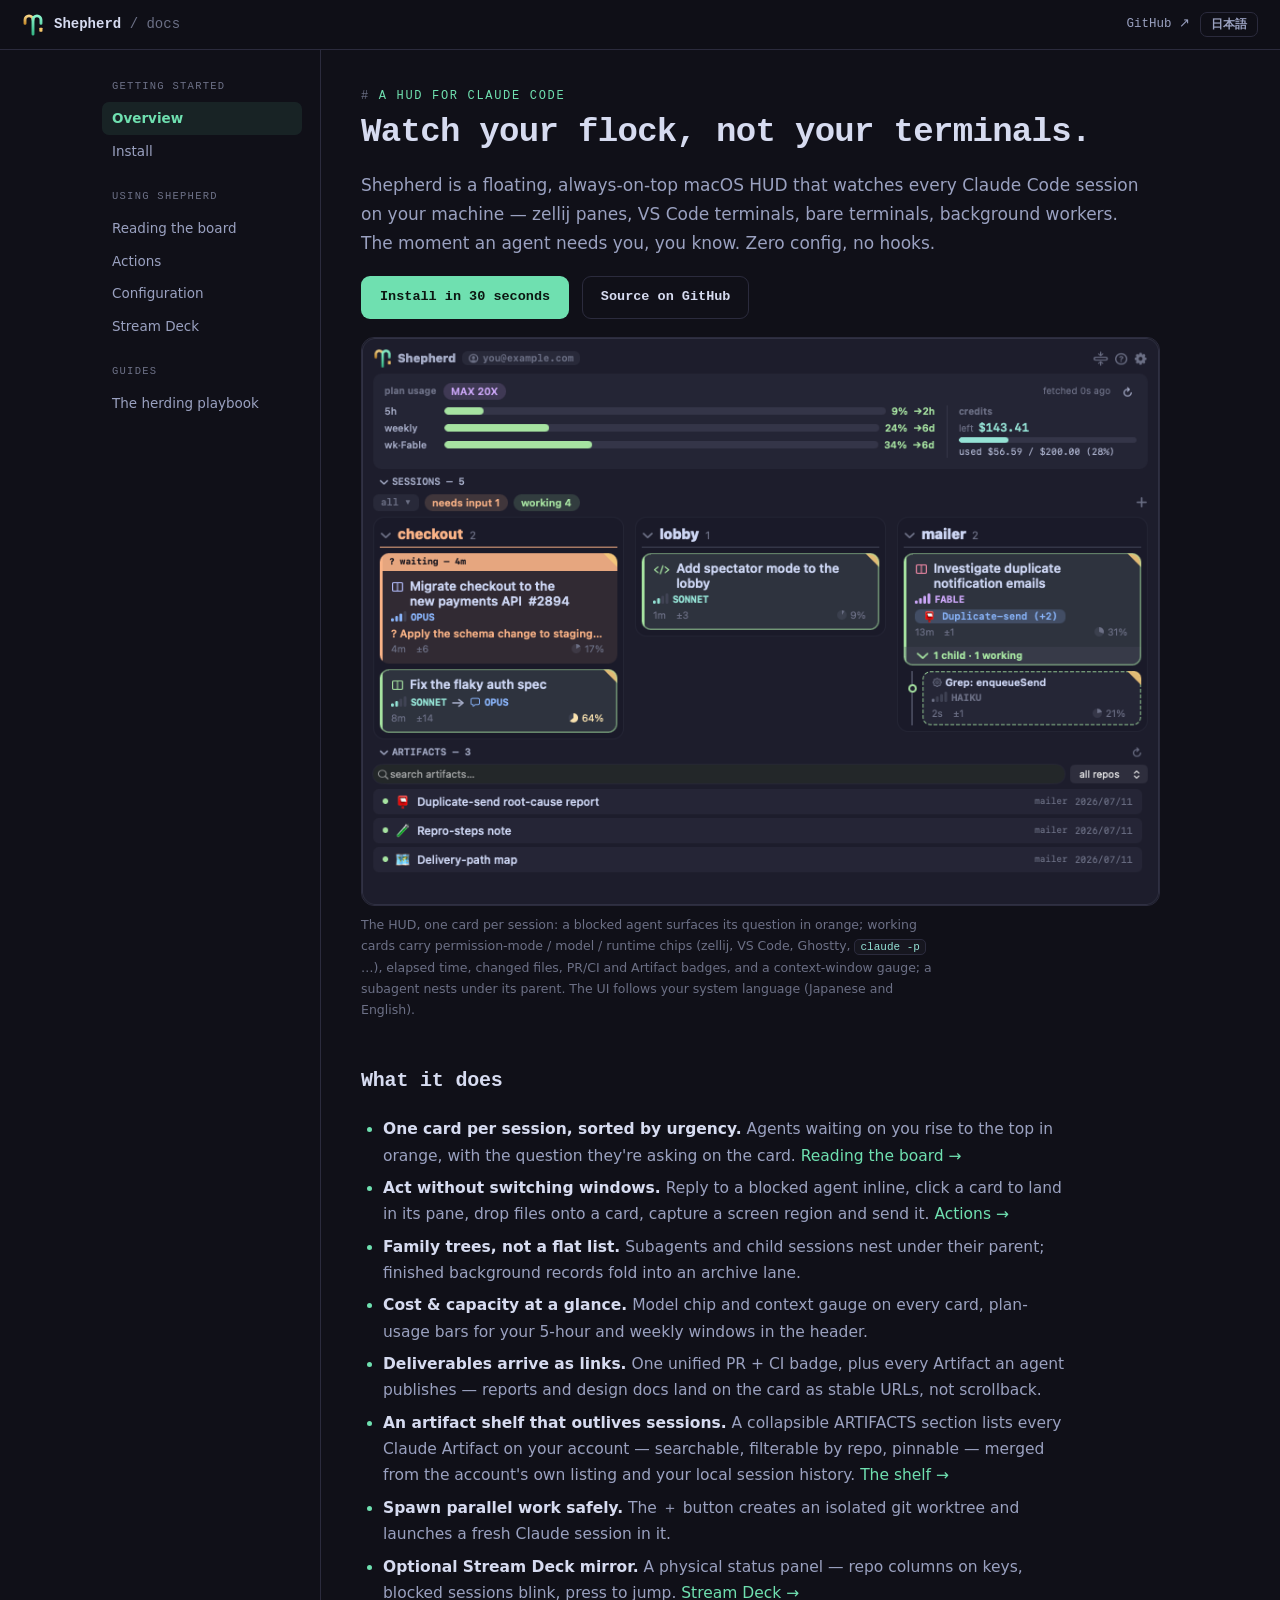
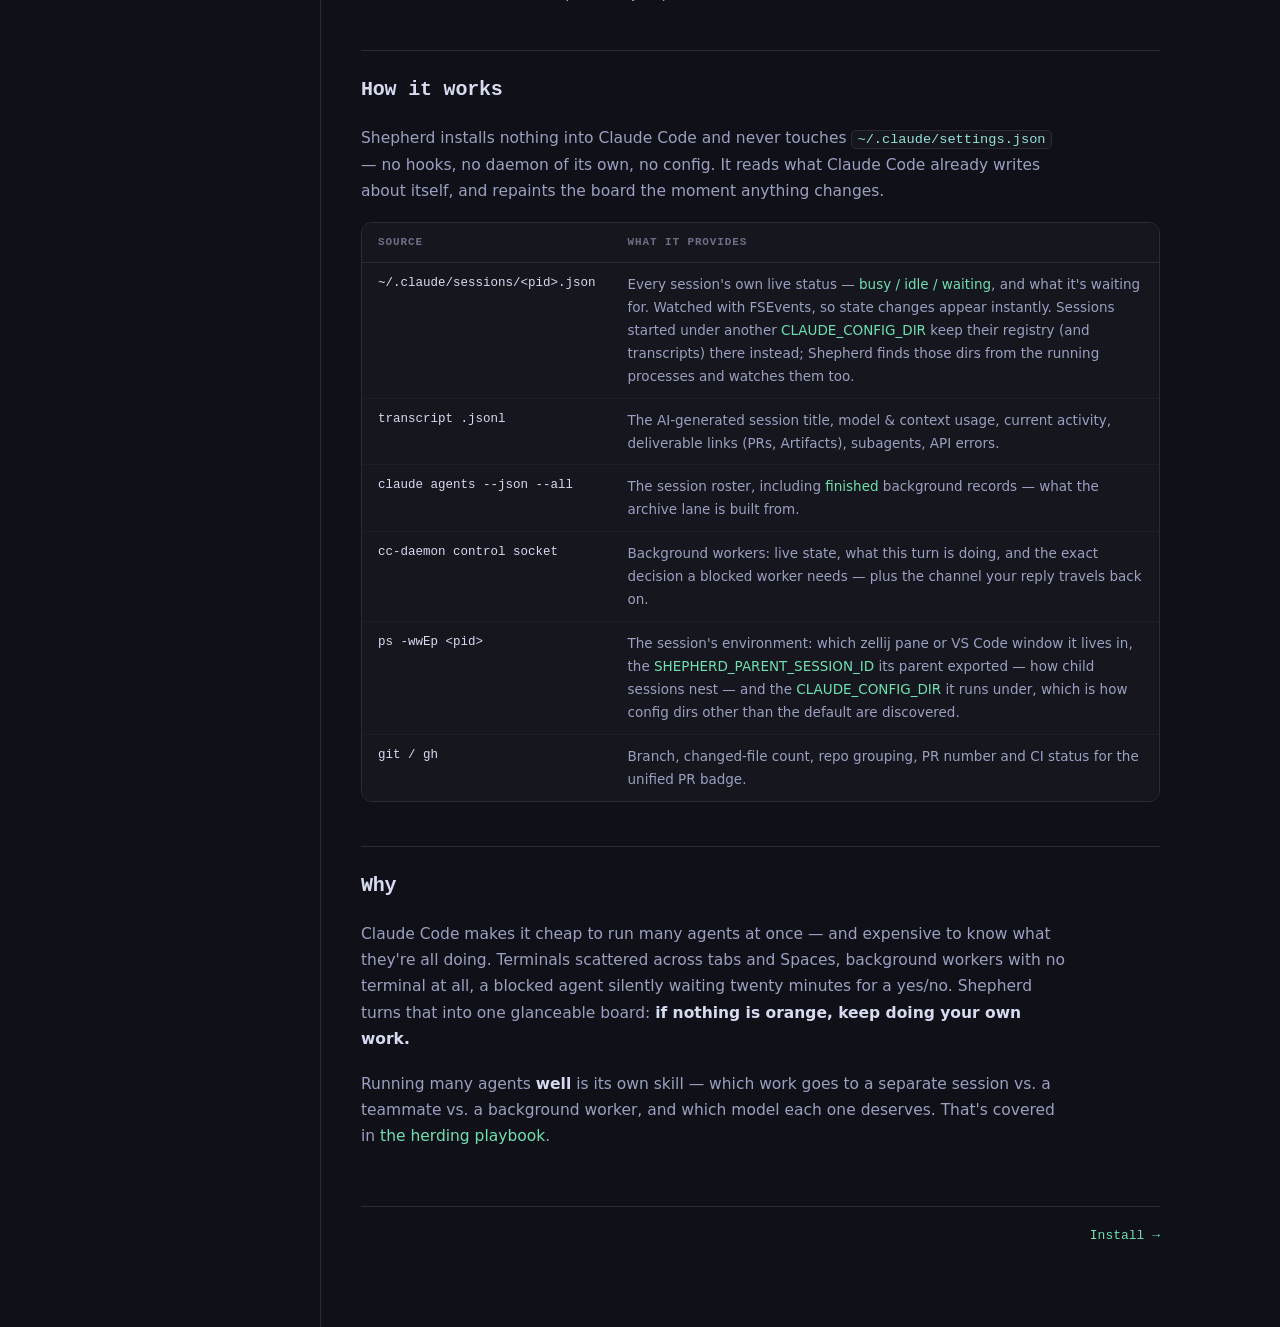
==== commit d761208e: "feat: show sessions running under another CLAUDE_CONFIG_DIR A session started with CLAUDE_CONFIG_DIR" ====
--- a/docs/index.html
+++ b/docs/index.html
@@ -151,7 +151,7 @@
         <tr><th>source</th><th>what it provides</th></tr>
         <tr>
           <td>~/.claude/sessions/&lt;pid&gt;.json</td>
-          <td>Every session's own live status — <em>busy / idle / waiting</em>, and what it's waiting for. Watched with FSEvents, so state changes appear instantly.</td>
+          <td>Every session's own live status — <em>busy / idle / waiting</em>, and what it's waiting for. Watched with FSEvents, so state changes appear instantly. Sessions started under another <em>CLAUDE_CONFIG_DIR</em> keep their registry (and transcripts) there instead; Shepherd finds those dirs from the running processes and watches them too.</td>
         </tr>
         <tr>
           <td>transcript .jsonl</td>
@@ -167,7 +167,7 @@
         </tr>
         <tr>
           <td>ps -wwEp &lt;pid&gt;</td>
-          <td>The session's environment: which zellij pane or VS Code window it lives in, and the <em>SHEPHERD_PARENT_SESSION_ID</em> its parent exported — how child sessions nest.</td>
+          <td>The session's environment: which zellij pane or VS Code window it lives in, the <em>SHEPHERD_PARENT_SESSION_ID</em> its parent exported — how child sessions nest — and the <em>CLAUDE_CONFIG_DIR</em> it runs under, which is how config dirs other than the default are discovered.</td>
         </tr>
         <tr>
           <td>git / gh</td>
@@ -180,7 +180,7 @@
         <tr><th>データ源</th><th>得られるもの</th></tr>
         <tr>
           <td>~/.claude/sessions/&lt;pid&gt;.json</td>
-          <td>各セッションが自分で書くライブ状態 — <em>busy / idle / waiting</em> と、何を待っているか。FSEvents で監視するので状態変化は即座に反映。</td>
+          <td>各セッションが自分で書くライブ状態 — <em>busy / idle / waiting</em> と、何を待っているか。FSEvents で監視するので状態変化は即座に反映。別の <em>CLAUDE_CONFIG_DIR</em> で起動したセッションはレジストリも transcript もその dir 配下に置かれるが、Shepherd は稼働中のプロセスから使用中の dir を見つけて同じように監視する。</td>
         </tr>
         <tr>
           <td>transcript .jsonl</td>
@@ -196,7 +196,7 @@
         </tr>
         <tr>
           <td>ps -wwEp &lt;pid&gt;</td>
-          <td>セッションの環境変数: どの zellij ペイン／VS Code ウィンドウに居るか、親が export した <em>SHEPHERD_PARENT_SESSION_ID</em> — 子セッションがネストする仕組み。</td>
+          <td>セッションの環境変数: どの zellij ペイン／VS Code ウィンドウに居るか、親が export した <em>SHEPHERD_PARENT_SESSION_ID</em>（子セッションがネストする仕組み）、そして <em>CLAUDE_CONFIG_DIR</em> — 既定以外の config dir はこれで発見する。</td>
         </tr>
         <tr>
           <td>git / gh</td>
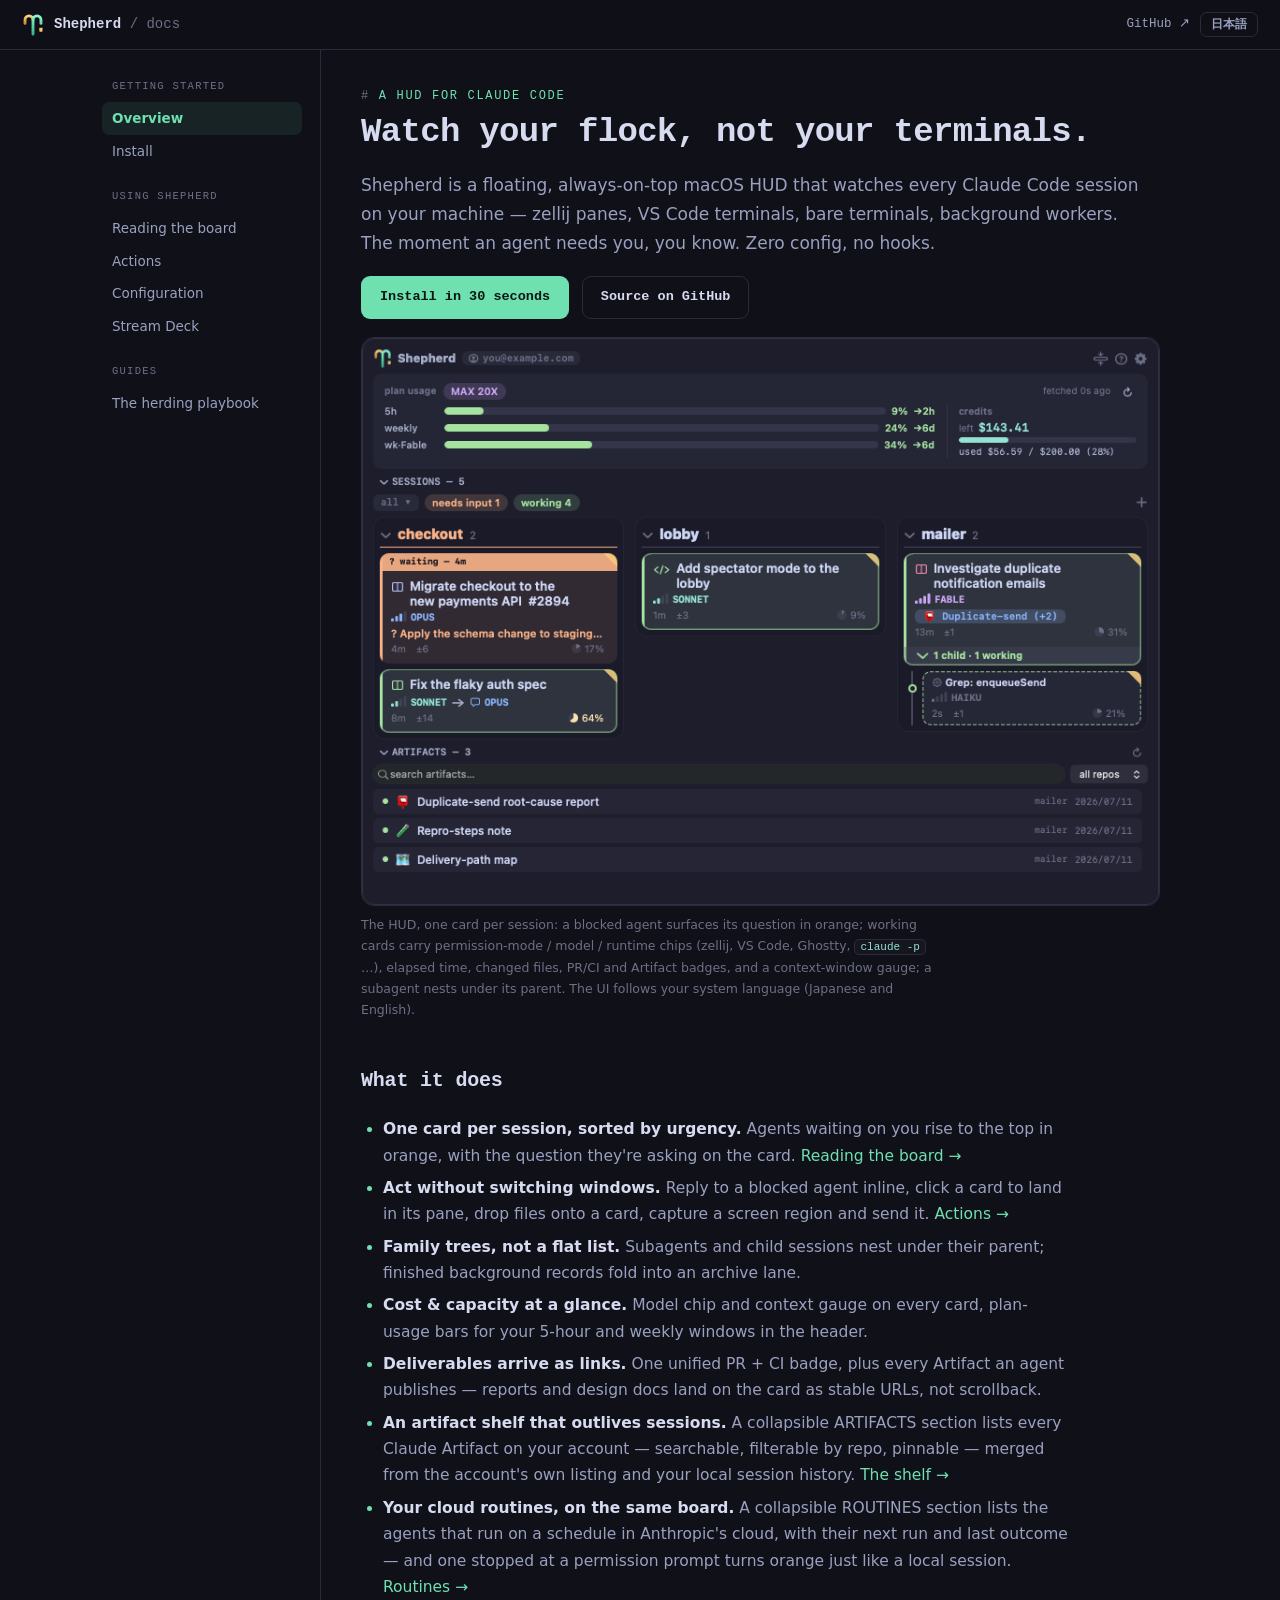
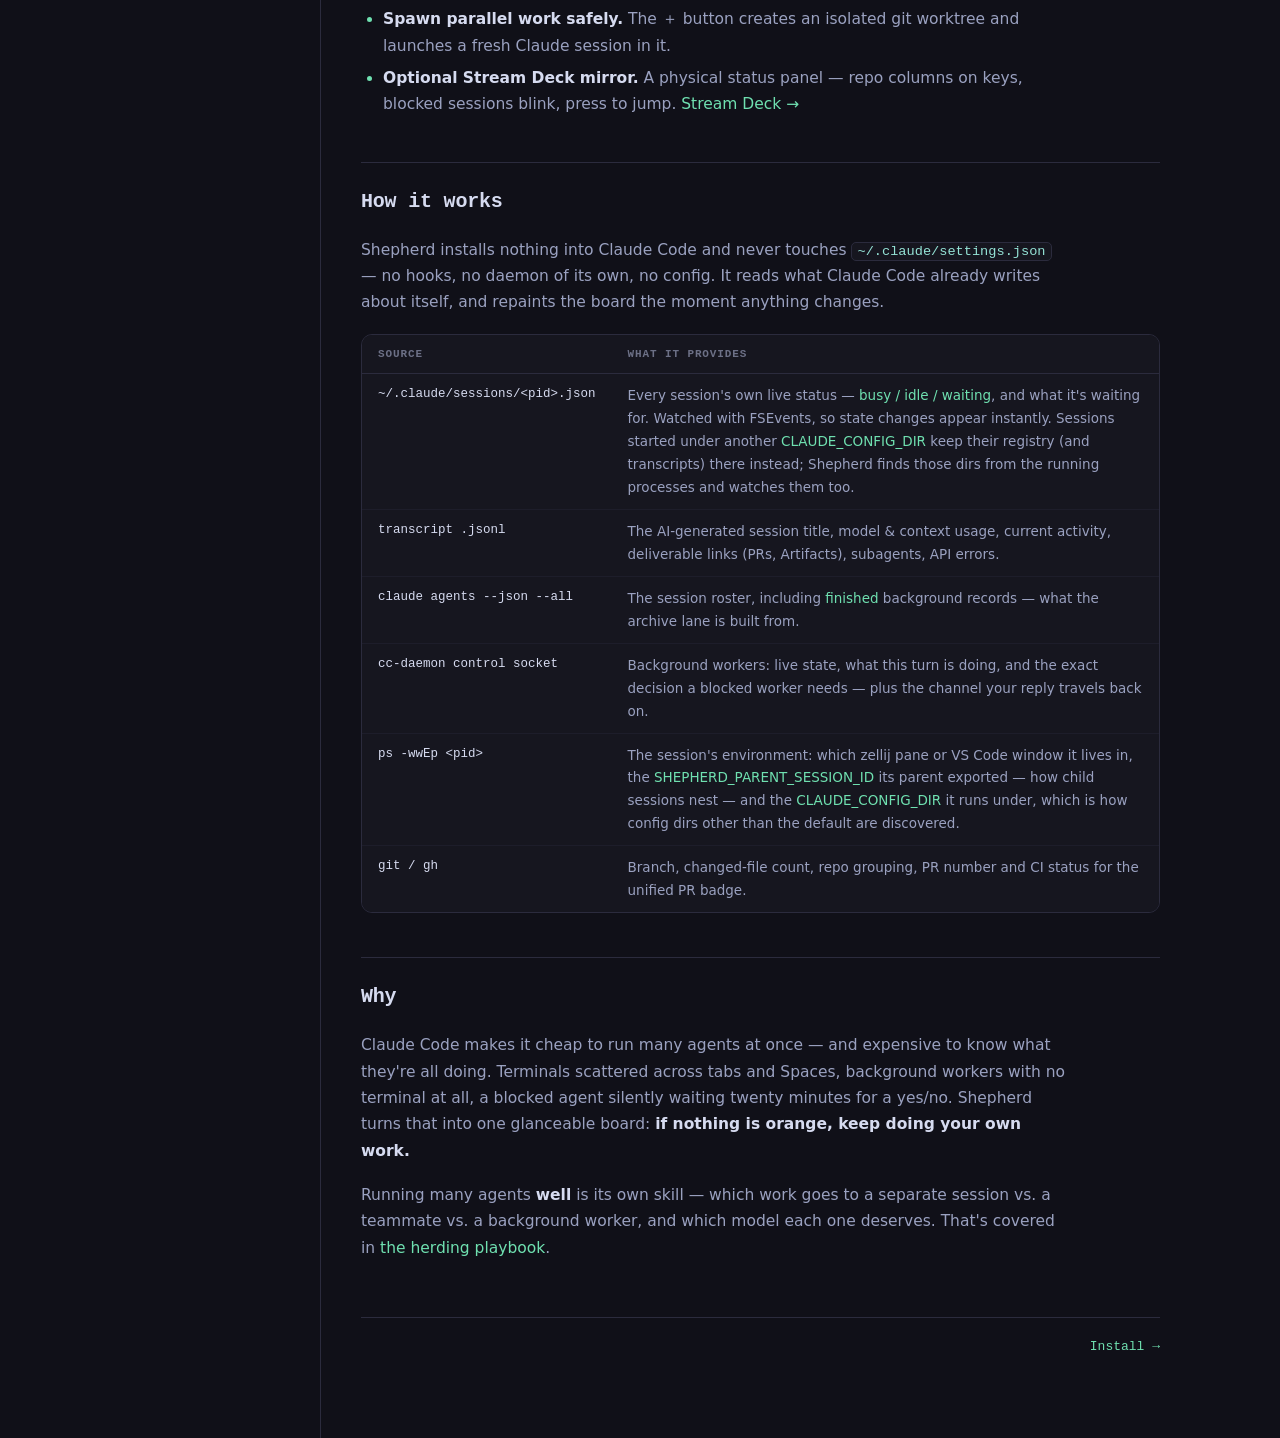
==== commit 48a8cf84: "feat: ROUTINES section — claude.ai scheduled cloud agents on the board Routines run in Anthropic's c" ====
--- a/docs/index.html
+++ b/docs/index.html
@@ -120,6 +120,7 @@
       <li><strong>Cost &amp; capacity at a glance.</strong> Model chip and context gauge on every card, plan-usage bars for your 5-hour and weekly windows in the header.</li>
       <li><strong>Deliverables arrive as links.</strong> One unified PR + CI badge, plus every Artifact an agent publishes — reports and design docs land on the card as stable URLs, not scrollback.</li>
       <li><strong>An artifact shelf that outlives sessions.</strong> A collapsible ARTIFACTS section lists every Claude Artifact on your account — searchable, filterable by repo, pinnable — merged from the account's own listing and your local session history. <a href="board.html#shelf">The shelf →</a></li>
+      <li><strong>Your cloud routines, on the same board.</strong> A collapsible ROUTINES section lists the agents that run on a schedule in Anthropic's cloud, with their next run and last outcome — and one stopped at a permission prompt turns orange just like a local session. <a href="board.html#routines">Routines →</a></li>
       <li><strong>Spawn parallel work safely.</strong> The ＋ button creates an isolated git worktree and launches a fresh Claude session in it.</li>
       <li><strong>Optional Stream Deck mirror.</strong> A physical status panel — repo columns on keys, blocked sessions blink, press to jump. <a href="stream-deck.html">Stream Deck →</a></li>
     </ul>
@@ -130,6 +131,7 @@
       <li><strong>コストと容量がひと目で。</strong>全カードにモデルチップとコンテキストゲージ、ヘッダーには5時間/週間のプラン使用量バー。</li>
       <li><strong>成果物はリンクで届く。</strong>PR と CI は統合バッジ1つに、エージェントが公開した Artifact はすべてカード上のリンクに — レポートや設計書はスクロールバックではなく安定した URL で受け取れます。</li>
       <li><strong>セッションより長生きする Artifact シェルフ。</strong>折りたたみ式の ARTIFACTS セクションにアカウント上の Artifact を一覧 — 検索・リポジトリ絞り込み・ピン留めができ、アカウントの一覧とローカルのセッション履歴をマージして表示します。<a href="board.html#shelf">シェルフ →</a></li>
+      <li><strong>クラウドの routine も同じ盤面に。</strong>折りたたみ式の ROUTINES セクションに、Anthropic のクラウドでスケジュール実行されるエージェントを次回実行・前回結果つきで一覧。権限プロンプトで止まっているものはローカルのセッションと同じくオレンジになります。<a href="board.html#routines">ルーチン →</a></li>
       <li><strong>並列作業を安全に開始。</strong>＋ボタンが隔離された git worktree を作り、そこで新しい Claude セッションを起動します。</li>
       <li><strong>Stream Deck ミラー（任意）。</strong>物理ステータスパネル — キーにリポジトリ列、応答待ちは点滅、押せばジャンプ。<a href="stream-deck.html">Stream Deck →</a></li>
     </ul>
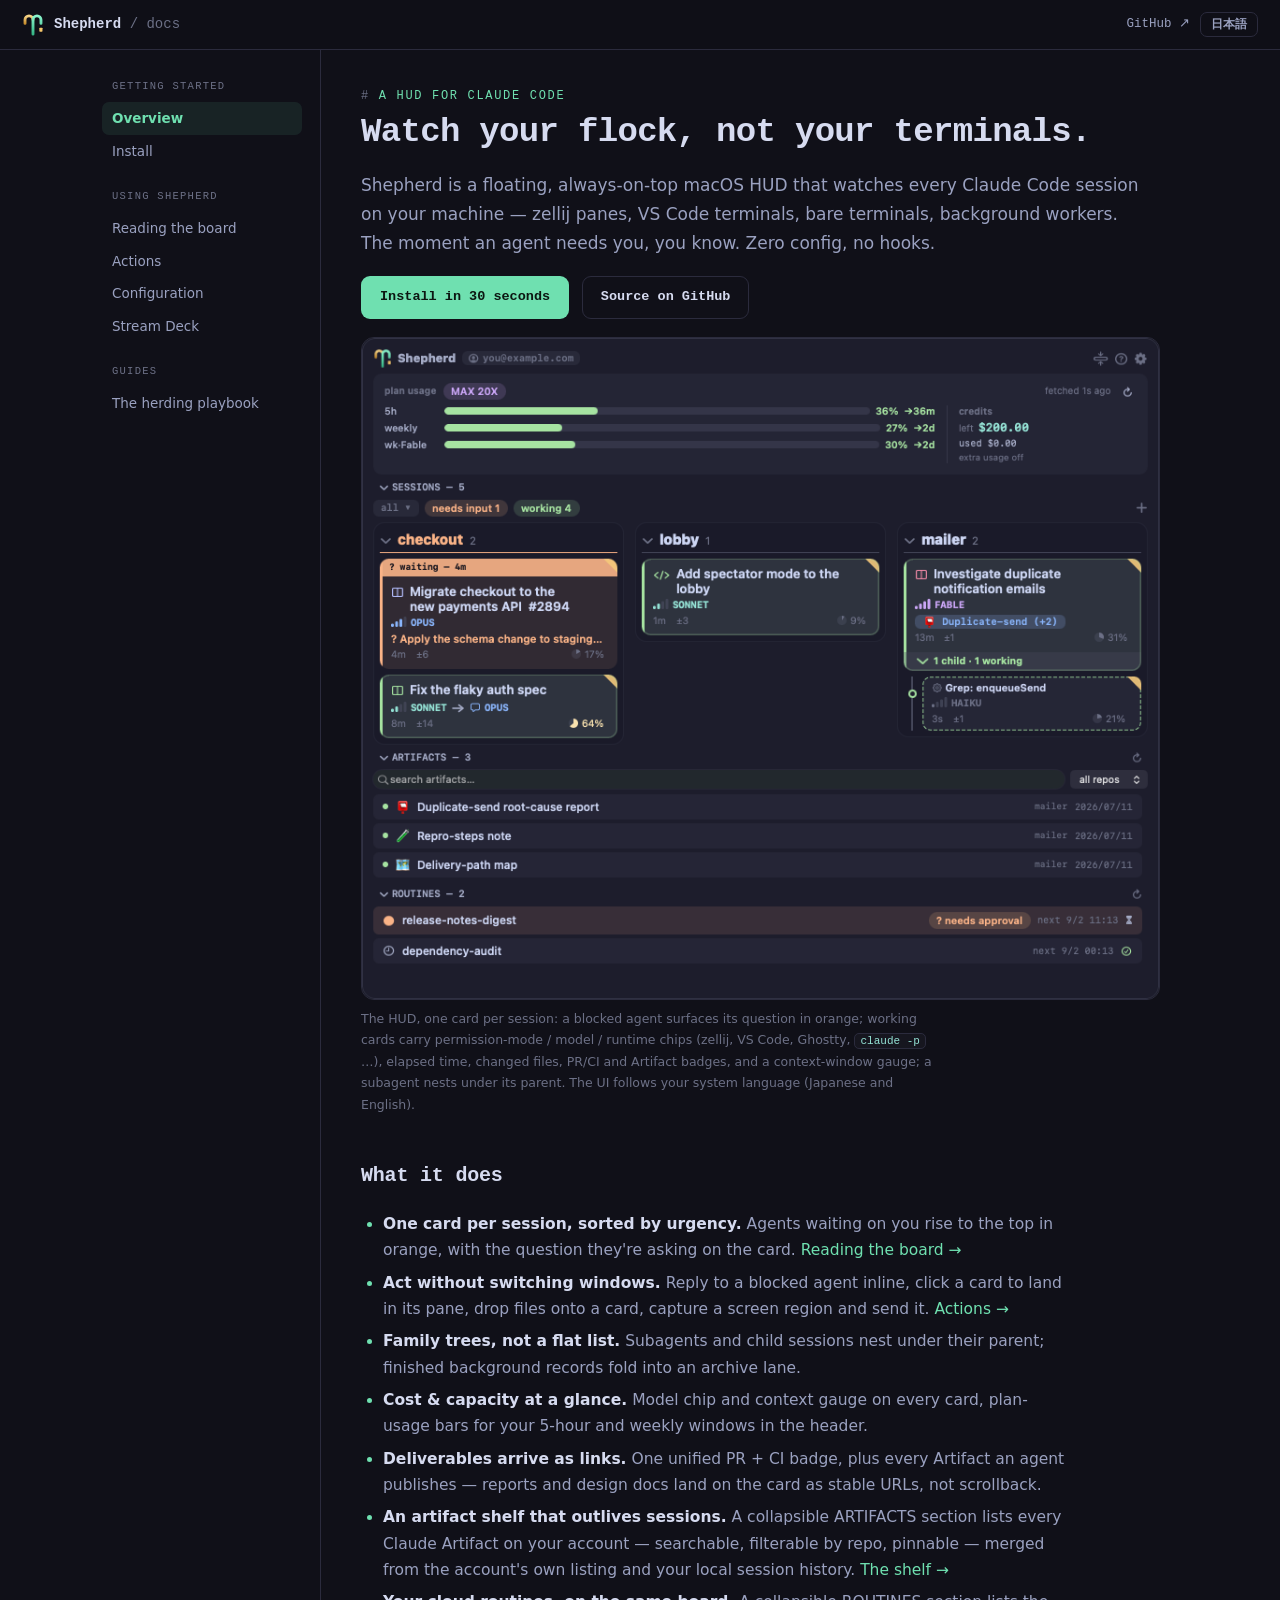
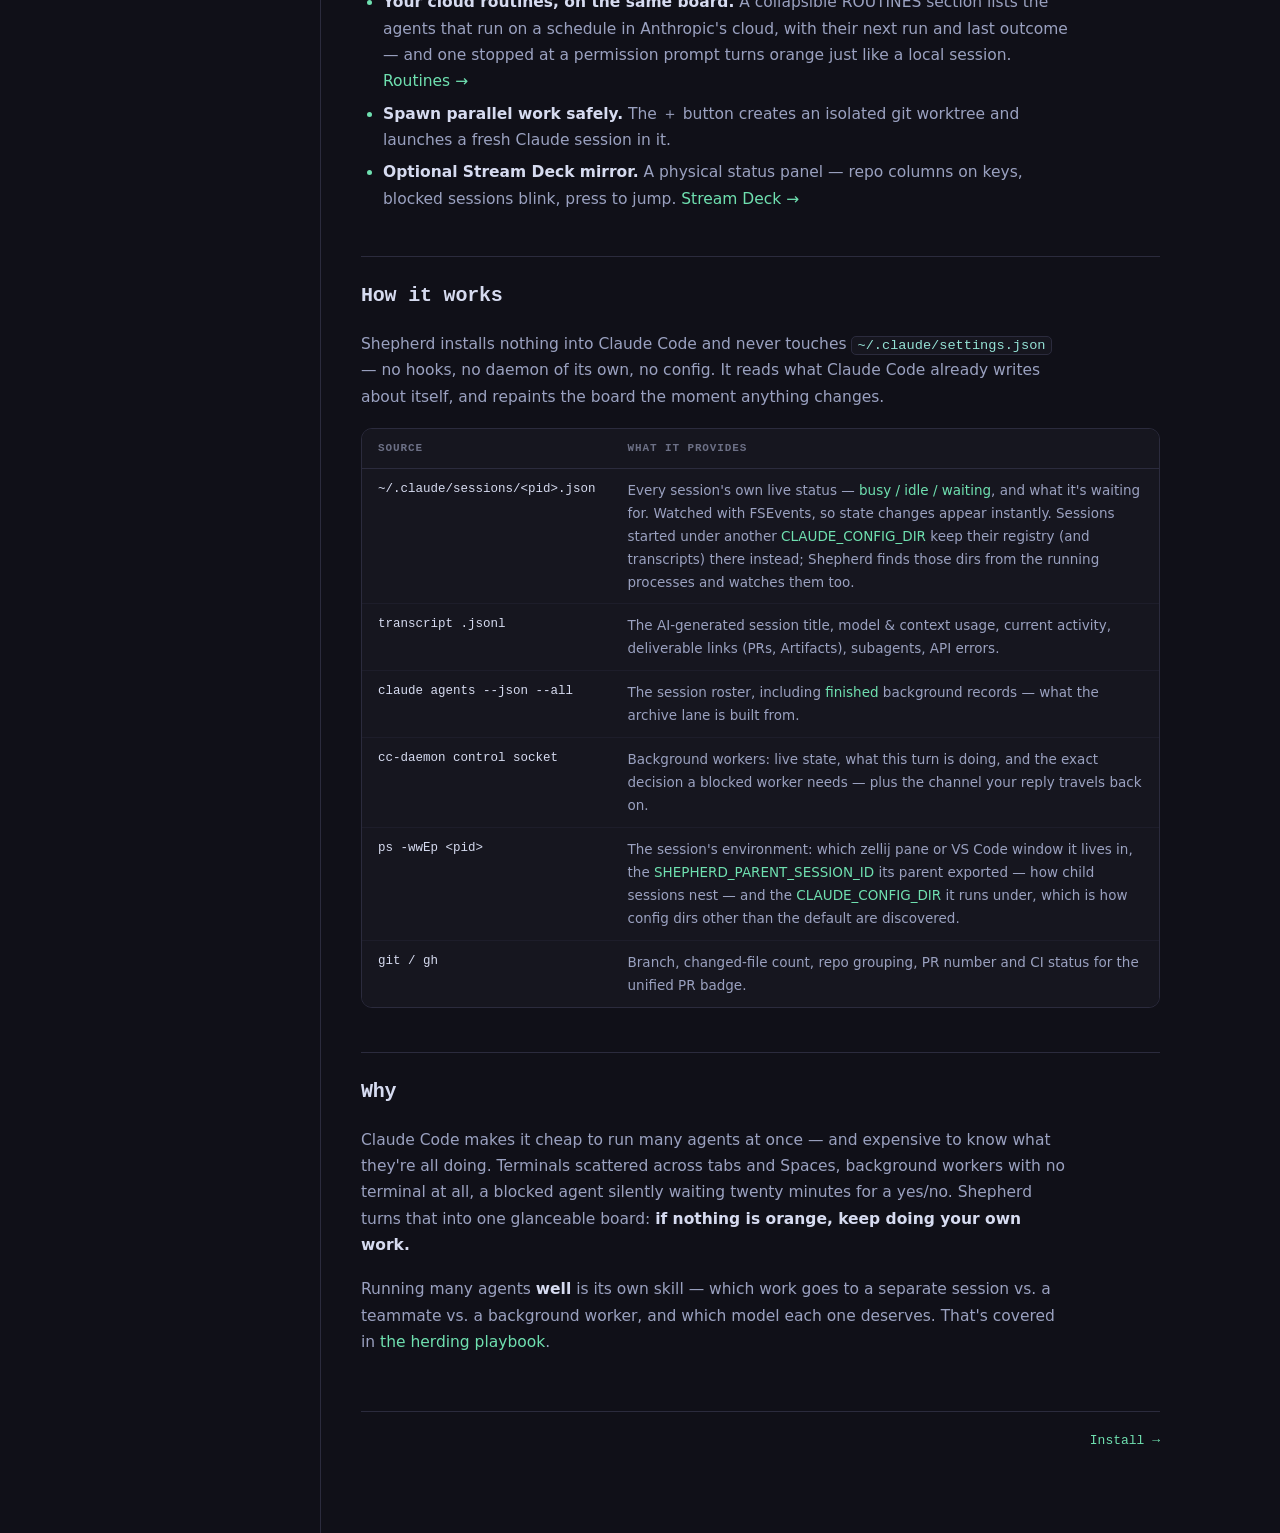
==== commit ec5ed492: "fix: second review round on the ROUTINES section Ten findings from the follow-up /code-review, all c" ====
--- a/docs/index.html
+++ b/docs/index.html
@@ -95,8 +95,8 @@
       <a class="btn ghost" href="https://github.com/sadayuki-matsuno/shepherd"><span lang="en">Source on GitHub</span><span lang="ja">GitHub でソースを見る</span></a>
     </p>
 
-    <img class="shot" lang="en" src="assets/hud-en.png" alt="The Shepherd HUD: plan-usage bars in the header, a collapsible SESSIONS section with three repository columns — a blocked card showing its pending question in orange, working cards with model chips, Artifact badges and a nested subagent card — and a collapsible ARTIFACTS section with search, a repo filter and the artifact list" width="852">
-    <img class="shot" lang="ja" src="assets/hud-ja.png" alt="Shepherd の HUD: ヘッダーにプラン使用量バー、折りたたみ式のセッションセクションに3つのリポジトリ列 — 質問をオレンジで掲げる応答待ちカード、モデルチップや Artifact バッジ付きの作業中カード、ネストしたサブエージェントカード — その下に検索・リポジトリフィルター付きの ARTIFACTS セクション" width="852">
+    <img class="shot" lang="en" src="assets/hud-en.png" alt="The Shepherd HUD: plan-usage bars in the header, then three collapsible sections — SESSIONS with three repository columns (a blocked card showing its pending question in orange, working cards with model chips, Artifact badges and a nested subagent card), ARTIFACTS with search, a repo filter and the artifact list, and ROUTINES listing scheduled cloud agents, one of them orange and waiting for approval" width="852">
+    <img class="shot" lang="ja" src="assets/hud-ja.png" alt="Shepherd の HUD: ヘッダーにプラン使用量バー、その下に3つの折りたたみセクション — セッション（質問をオレンジで掲げる応答待ちカード、モデルチップや Artifact バッジ付きの作業中カード、ネストしたサブエージェントカードを含む3つのリポジトリ列）、検索・リポジトリフィルター付きの ARTIFACTS、スケジュール実行されるクラウドエージェントを並べた ROUTINES（1件はオレンジの承認待ち）" width="852">
     <p class="caption" lang="en">
       The HUD, one card per session: a blocked agent surfaces its question in orange; working cards
       carry permission-mode / model / runtime chips (zellij, VS Code, Ghostty, <code>claude -p</code> …),
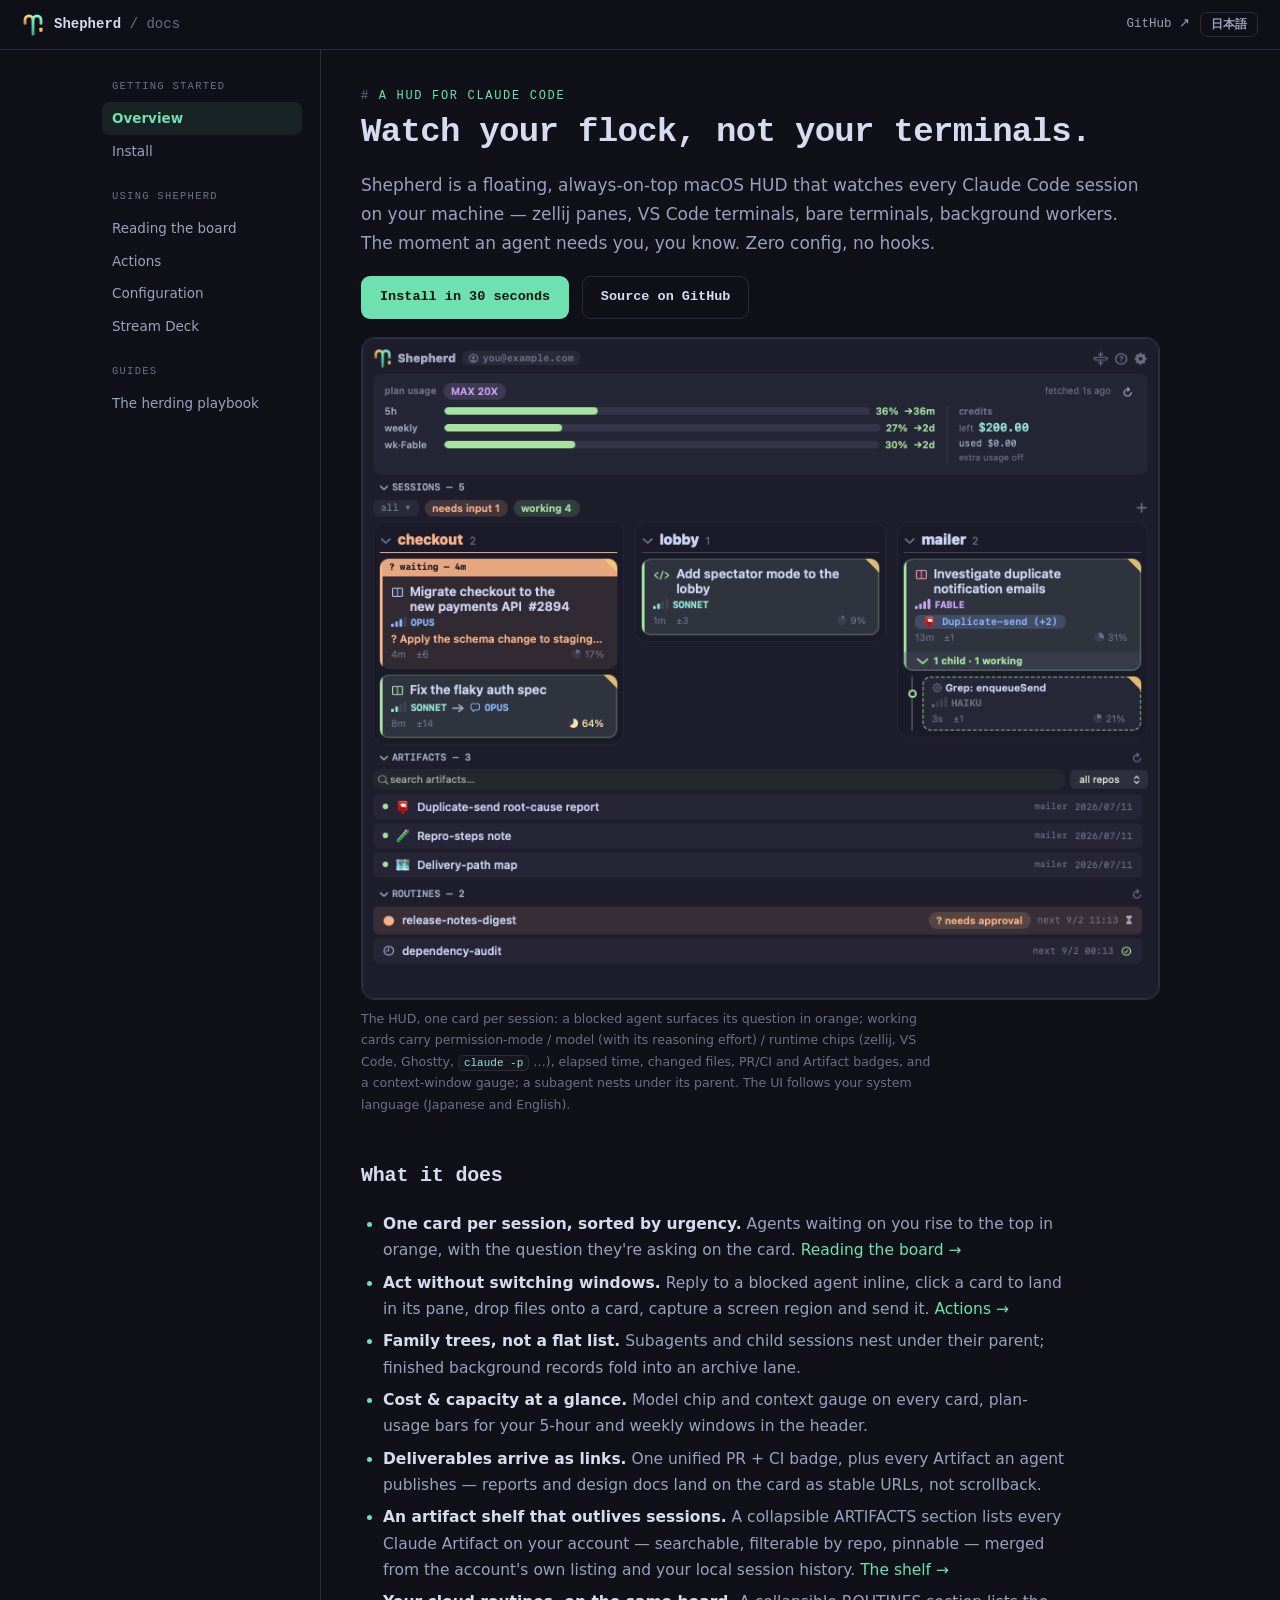
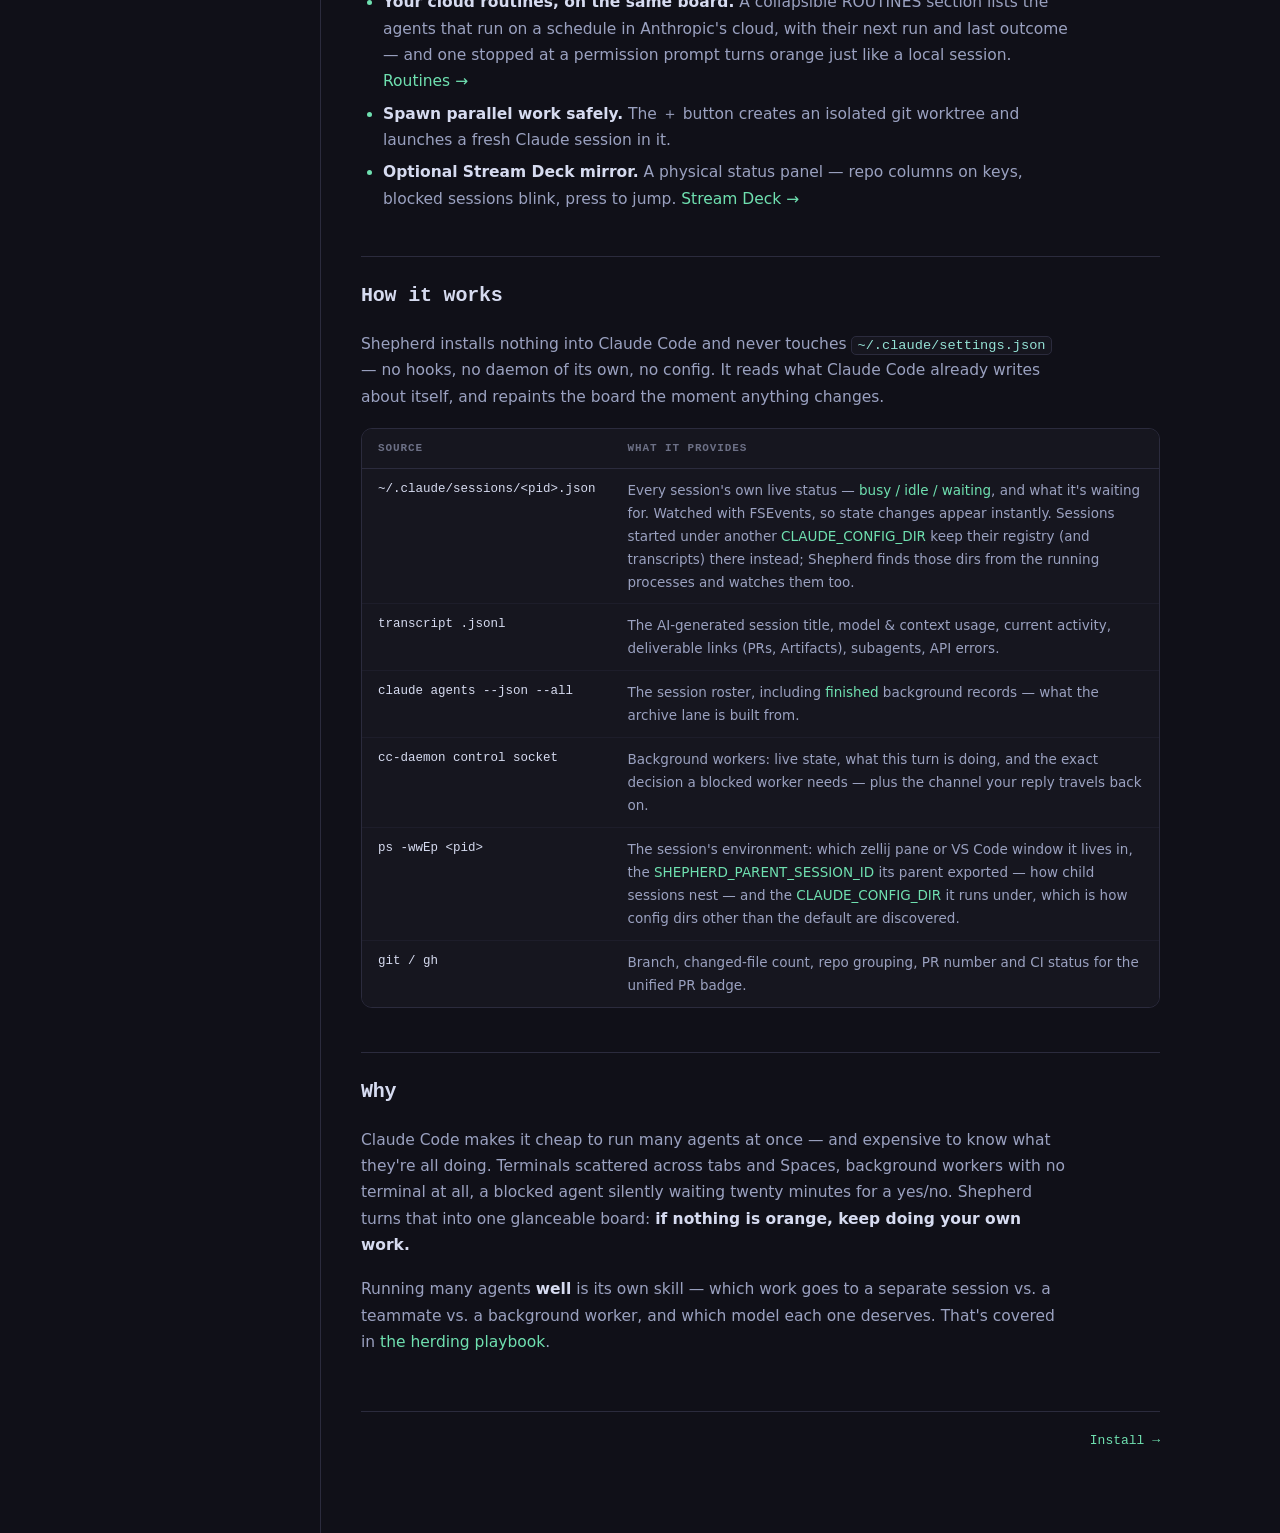
==== commit db3b5ca9: "fix: track Claude Code 2.1.285 — daemon lifecycle states, context %, effort Status - Treat cc-daemon" ====
--- a/docs/index.html
+++ b/docs/index.html
@@ -99,14 +99,14 @@
     <img class="shot" lang="ja" src="assets/hud-ja.png" alt="Shepherd の HUD: ヘッダーにプラン使用量バー、その下に3つの折りたたみセクション — セッション（質問をオレンジで掲げる応答待ちカード、モデルチップや Artifact バッジ付きの作業中カード、ネストしたサブエージェントカードを含む3つのリポジトリ列）、検索・リポジトリフィルター付きの ARTIFACTS、スケジュール実行されるクラウドエージェントを並べた ROUTINES（1件はオレンジの承認待ち）" width="852">
     <p class="caption" lang="en">
       The HUD, one card per session: a blocked agent surfaces its question in orange; working cards
-      carry permission-mode / model / runtime chips (zellij, VS Code, Ghostty, <code>claude -p</code> …),
+      carry permission-mode / model (with its reasoning effort) / runtime chips (zellij, VS Code, Ghostty, <code>claude -p</code> …),
       elapsed time, changed files, PR/CI and Artifact badges,
       and a context-window gauge; a subagent nests under its parent. The UI follows your system
       language (Japanese and English).
     </p>
     <p class="caption" lang="ja">
       HUD は1セッション=1カード。応答待ちのエージェントは質問をオレンジで掲げ、作業中カードには
-      権限モード・モデル・実行環境（zellij / VS Code / Ghostty / <code>claude -p</code> など）のチップ・
+      権限モード・モデル（推論 effort 付き）・実行環境（zellij / VS Code / Ghostty / <code>claude -p</code> など）のチップ・
       経過時間・変更ファイル数・PR/CI と Artifact のバッジ・コンテキスト
       ゲージが載ります。サブエージェントは親の下にネストします。UI はシステム言語に追従（日英対応）。
     </p>
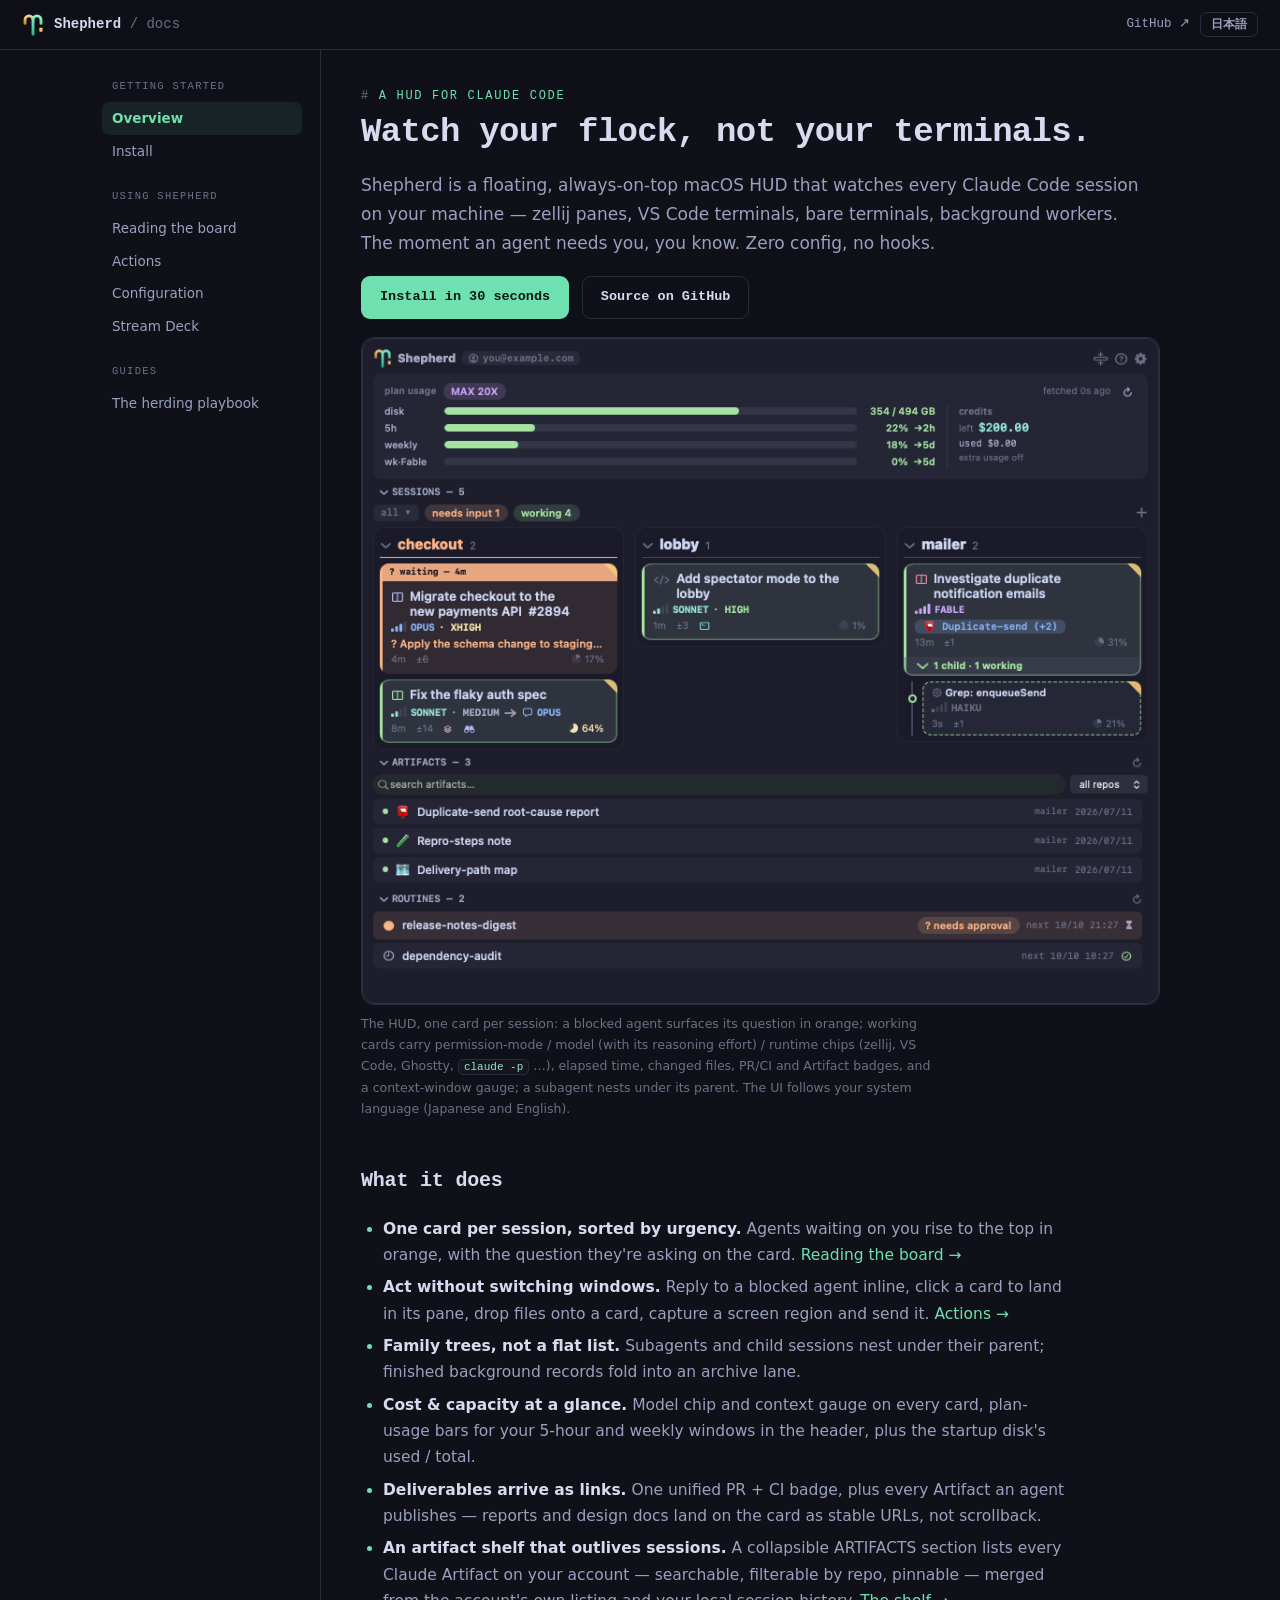
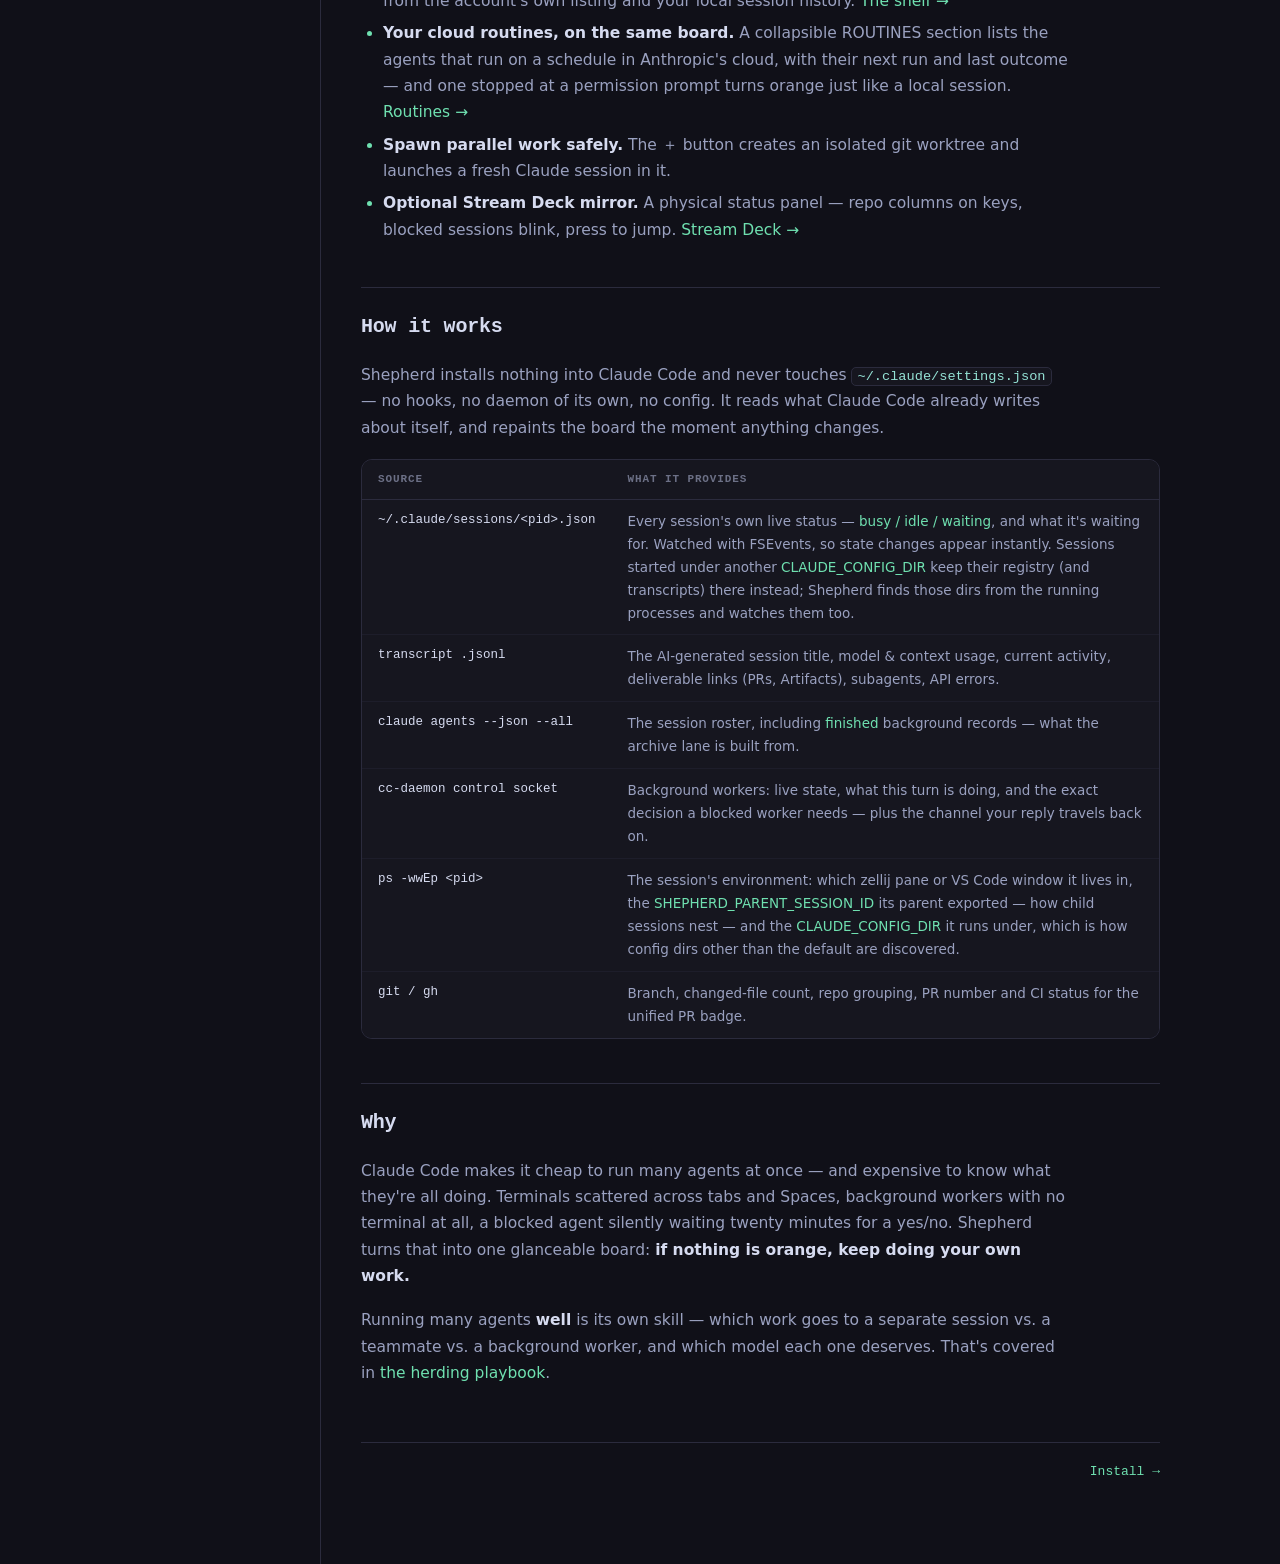
==== commit 6902077c: "feat: startup-disk gauge and shell / monitor / workspace card marks Dashboard: a first-row "disk" ga" ====
--- a/docs/index.html
+++ b/docs/index.html
@@ -117,7 +117,7 @@
       <li><strong>One card per session, sorted by urgency.</strong> Agents waiting on you rise to the top in orange, with the question they're asking on the card. <a href="board.html">Reading the board →</a></li>
       <li><strong>Act without switching windows.</strong> Reply to a blocked agent inline, click a card to land in its pane, drop files onto a card, capture a screen region and send it. <a href="actions.html">Actions →</a></li>
       <li><strong>Family trees, not a flat list.</strong> Subagents and child sessions nest under their parent; finished background records fold into an archive lane.</li>
-      <li><strong>Cost &amp; capacity at a glance.</strong> Model chip and context gauge on every card, plan-usage bars for your 5-hour and weekly windows in the header.</li>
+      <li><strong>Cost &amp; capacity at a glance.</strong> Model chip and context gauge on every card, plan-usage bars for your 5-hour and weekly windows in the header, plus the startup disk's used / total.</li>
       <li><strong>Deliverables arrive as links.</strong> One unified PR + CI badge, plus every Artifact an agent publishes — reports and design docs land on the card as stable URLs, not scrollback.</li>
       <li><strong>An artifact shelf that outlives sessions.</strong> A collapsible ARTIFACTS section lists every Claude Artifact on your account — searchable, filterable by repo, pinnable — merged from the account's own listing and your local session history. <a href="board.html#shelf">The shelf →</a></li>
       <li><strong>Your cloud routines, on the same board.</strong> A collapsible ROUTINES section lists the agents that run on a schedule in Anthropic's cloud, with their next run and last outcome — and one stopped at a permission prompt turns orange just like a local session. <a href="board.html#routines">Routines →</a></li>
@@ -128,7 +128,7 @@
       <li><strong>1セッション=1カード、緊急度順。</strong>応答待ちのエージェントはオレンジで最上部に浮かび、聞きたい質問がカードに載ります。<a href="board.html">盤面の読み方 →</a></li>
       <li><strong>ウィンドウを切り替えずに操作。</strong>応答待ちへのインライン回答、クリックでそのペインへジャンプ、カードへのファイルドロップ、画面範囲を撮影して送信。<a href="actions.html">操作 →</a></li>
       <li><strong>フラットな一覧ではなく家系図。</strong>サブエージェントと子セッションは親の下にネストし、終了したバックグラウンド記録はアーカイブレーンに畳まれます。</li>
-      <li><strong>コストと容量がひと目で。</strong>全カードにモデルチップとコンテキストゲージ、ヘッダーには5時間/週間のプラン使用量バー。</li>
+      <li><strong>コストと容量がひと目で。</strong>全カードにモデルチップとコンテキストゲージ、ヘッダーには5時間/週間のプラン使用量バーと起動ディスクの使用量 / 総量。</li>
       <li><strong>成果物はリンクで届く。</strong>PR と CI は統合バッジ1つに、エージェントが公開した Artifact はすべてカード上のリンクに — レポートや設計書はスクロールバックではなく安定した URL で受け取れます。</li>
       <li><strong>セッションより長生きする Artifact シェルフ。</strong>折りたたみ式の ARTIFACTS セクションにアカウント上の Artifact を一覧 — 検索・リポジトリ絞り込み・ピン留めができ、アカウントの一覧とローカルのセッション履歴をマージして表示します。<a href="board.html#shelf">シェルフ →</a></li>
       <li><strong>クラウドの routine も同じ盤面に。</strong>折りたたみ式の ROUTINES セクションに、Anthropic のクラウドでスケジュール実行されるエージェントを次回実行・前回結果つきで一覧。権限プロンプトで止まっているものはローカルのセッションと同じくオレンジになります。<a href="board.html#routines">ルーチン →</a></li>
